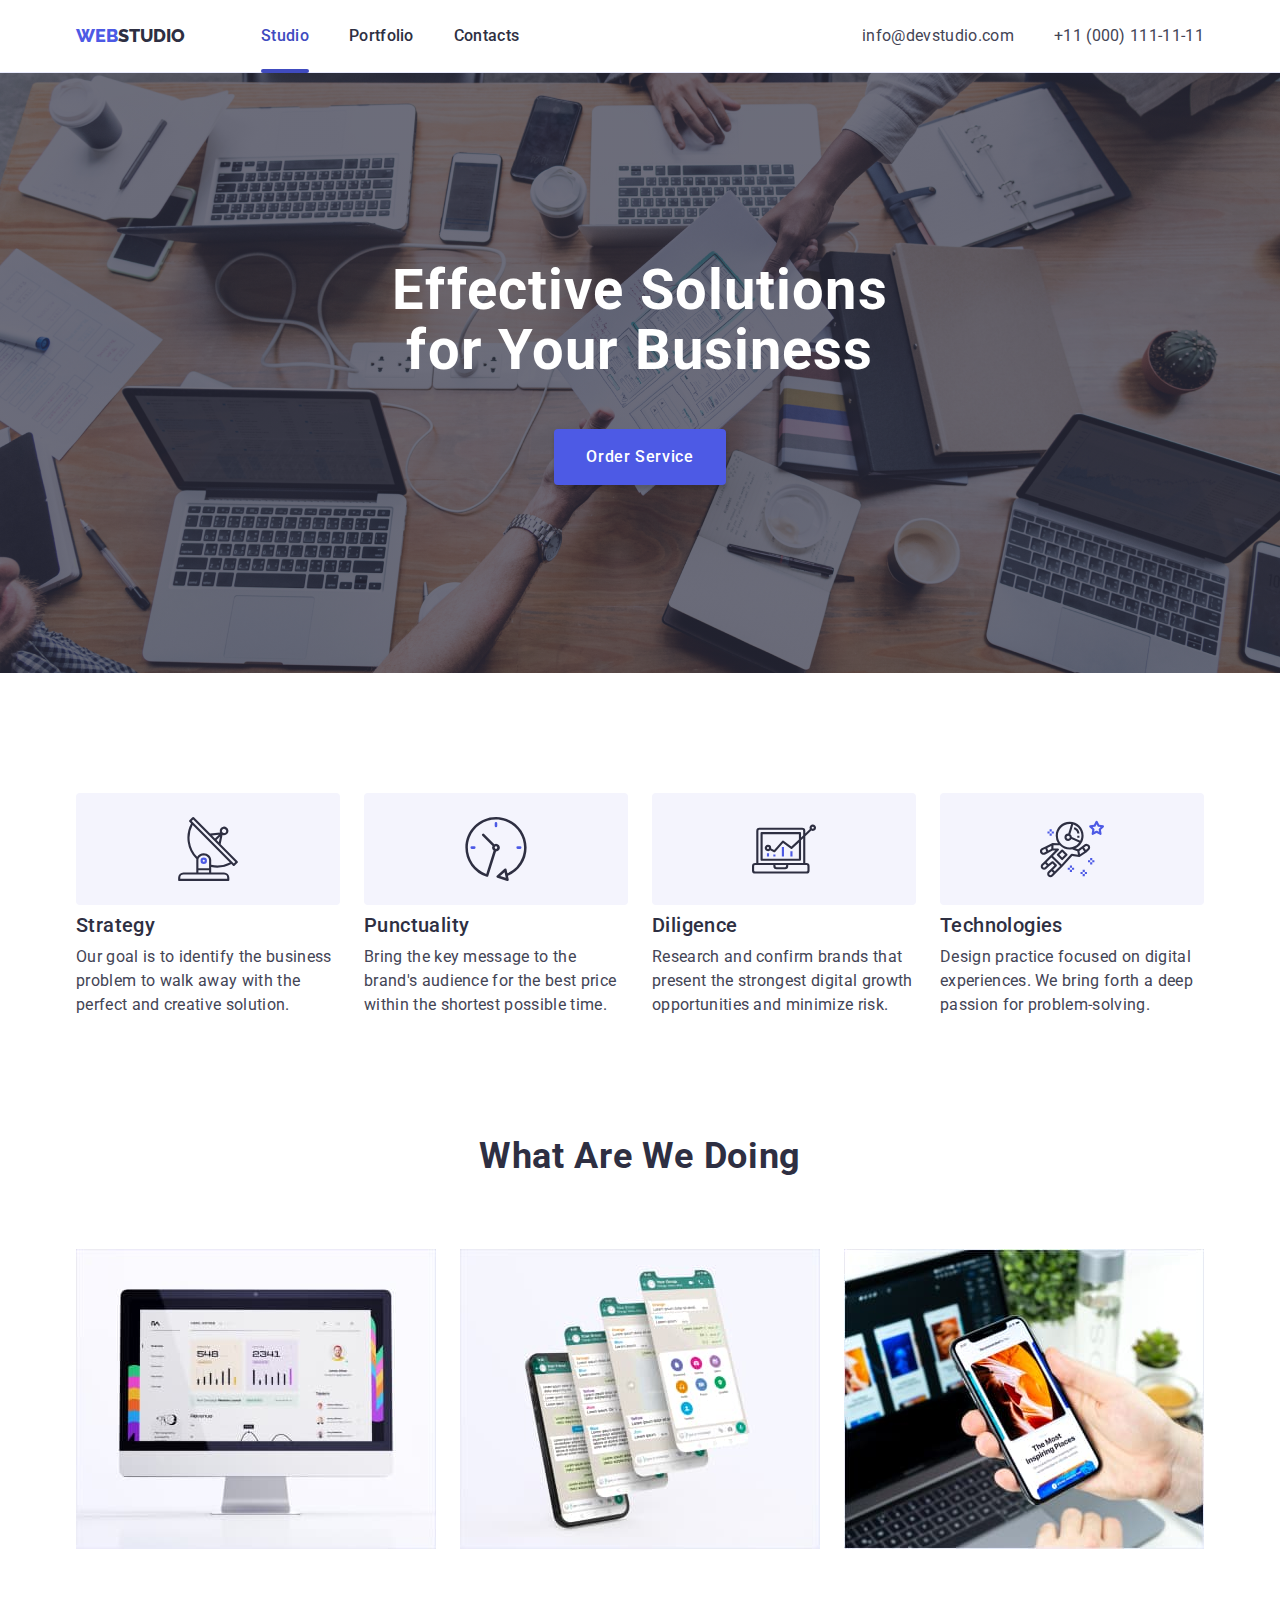
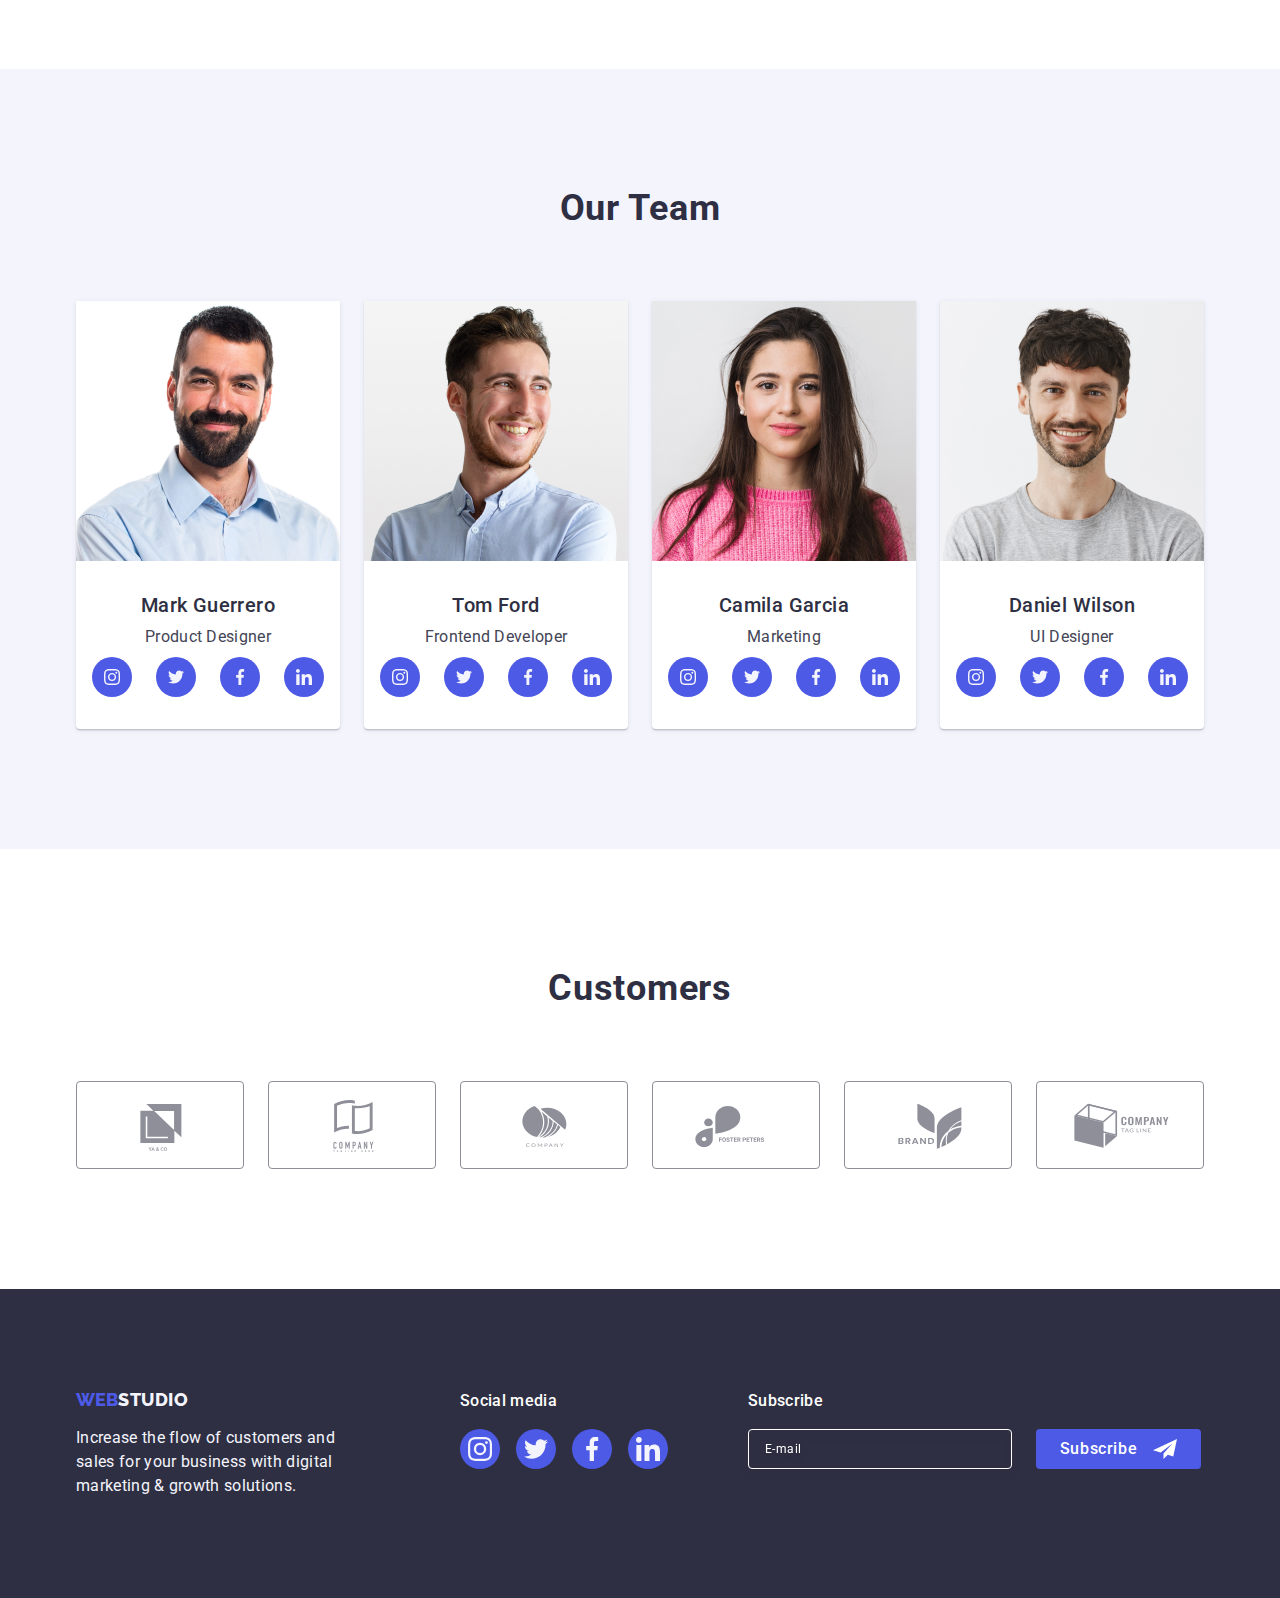
==== index.html @ 7acc1e60 "Initial commit" ====
<!DOCTYPE html>
<html lang="en">
  <head>
    <meta charset="UTF-8" />
    <meta http-equiv="X-UA-Compatible" content="IE=edge" />
    <meta name="viewport" content="width=device-width, initial-scale=1.0" />
    <title>WebStudio</title>
    <link rel="preconnect" href="https://fonts.googleapis.com" />
    <link rel="preconnect" href="https://fonts.gstatic.com" crossorigin />
    <link
      href="https://fonts.googleapis.com/css2?family=Raleway:wght@800&family=Roboto:wght@400;500;700&display=swap"
      rel="stylesheet"
    />
    <link
      rel="stylesheet"
      href="https://cdnjs.cloudflare.com/ajax/libs/modern-normalize/1.1.0/modern-normalize.min.css"
    />
    <link rel="stylesheet" href="./css/styles.css" />
  </head>

  <body>
    <header class="page-header">
      <div class="container page-header-container">
        <nav class="page-navigation">
          <a href="./index.html" class="logo link"
            >Web<span class="dark-logo">Studio</span></a
          >
          <ul class="menu list">
            <li class="menu-item">
              <a href="./index.html" class="menu-link link current">Studio</a>
            </li>
            <li class="menu-item">
              <a href="./portfolio.html" class="menu-link link">Portfolio</a>
            </li>
            <li class="menu-item">
              <a href="" class="menu-link link">Contacts</a>
            </li>
          </ul>
        </nav>
        <address class="contacts">
          <ul class="contact list">
            <li class="contact-item">
              <a href="mailto:info@devstudio.com" class="contact-link link"
                >info@devstudio.com</a
              >
            </li>
            <li class="contact-item">
              <a href="tel:+110001111111" class="contact-link link"
                >+11 (000) 111-11-11</a
              >
            </li>
          </ul>
        </address>
      </div>
    </header>

    <main>
      <!-- Hero-->

      <section class="hero">
        <div class="container">
          <h1 class="main-title">Effective Solutions for Your Business</h1>
          <button type="button" class="main-button" data-modal-open>
            Order Service
          </button>
        </div>
      </section>

      <!--Plyusi Kompanii-->
      <section class="plyusi-companii section">
        <div class="container">
          <h2 hidden class="companii">Plyusi Kompanii</h2>
          <ul class="list companii-list">
            <li class="companii-item">
              <div class="companii-icon">
                <svg
                  class="companii-img-icon"
                  width="64"
                  height="64"
                  aria-label="icon antenna"
                >
                  <use href="./images/icons.svg#icon-antenna"></use>
                </svg>
              </div>
              <h3 class="companii-title">Strategy</h3>
              <p class="companii-description">
                Our goal is to identify the business problem to walk away with
                the perfect and creative solution.
              </p>
            </li>
            <li class="companii-item">
              <div class="companii-icon">
                <svg
                  class="companii-img-icon"
                  width="64"
                  height="64"
                  aria-label="icon clock"
                >
                  <use href="./images/icons.svg#icon-clock"></use>
                </svg>
              </div>
              <h3 class="companii-title">Punctuality</h3>
              <p class="companii-description">
                Bring the key message to the brand's audience for the best price
                within the shortest possible time.
              </p>
            </li>
            <li class="companii-item">
              <div class="companii-icon">
                <svg
                  class="companii-img-icon"
                  width="64"
                  height="64"
                  aria-label="icon diagram"
                >
                  <use href="./images/icons.svg#icon-diagram"></use>
                </svg>
              </div>
              <h3 class="companii-title">Diligence</h3>
              <p class="companii-description">
                Research and confirm brands that present the strongest digital
                growth opportunities and minimize risk.
              </p>
            </li>
            <li class="companii-item">
              <div class="companii-icon">
                <svg
                  class="companii-img-icon"
                  width="64"
                  height="64"
                  aria-label="icon astronaut"
                >
                  <use href="./images/icons.svg#icon-astronaut"></use>
                </svg>
              </div>
              <h3 class="companii-title">Technologies</h3>
              <p class="companii-description">
                Design practice focused on digital experiences. We bring forth a
                deep passion for problem-solving.
              </p>
            </li>
          </ul>
        </div>
      </section>
      <!--What are we doing-->
      <section class="servises section">
        <div class="container">
          <h2 class="servise-title">What are we doing</h2>
          <ul class="list servise-list">
            <li class="servise-item">
              <img
                class="servise-img"
                src="./images/img1.jpg"
                alt="PC version"
                width="360"
              />
            </li>
            <li class="servise-item">
              <img
                class="servise-img"
                src="./images/img3.jpg"
                alt="Mobile version"
                width="360"
              />
            </li>
            <li class="servise-item">
              <img
                class="servise-img"
                src="./images/img2.jpg"
                alt="Both version"
                width="360"
              />
            </li>
          </ul>
        </div>
      </section>
      <!--Our team-->
      <section class="our-team section">
        <div class="container">
          <h2 class="our-team-title">Our Team</h2>
          <ul class="list our-team-list">
            <li class="our-team-item">
              <img
                class="our-team-img"
                src="./images/photo.jpg"
                alt="photo"
                width="264"
              />
              <div class="our-team-list-text-content">
                <h3 class="our-team-name">Mark Guerrero</h3>
                <p class="our-team-position">Product Designer</p>
                <ul class="social-list">
                  <li class="social-list-item list">
                    <a href="" class="social-list-link link">
                      <svg
                        class="social-list-icon"
                        aria-label="icon instagram"
                        width="16"
                        height="16"
                      >
                        <use href="./images/icons.svg#icon-instagram"></use>
                      </svg>
                    </a>
                  </li>
                  <li class="social-list-item list">
                    <a href="" class="social-list-link link">
                      <svg
                        class="social-list-icon"
                        aria-label="icon twitter"
                        width="16"
                        height="16"
                      >
                        <use href="./images/icons.svg#icon-twitter"></use>
                      </svg>
                    </a>
                  </li>
                  <li class="social-list-item list">
                    <a href="" class="social-list-link link">
                      <svg
                        class="social-list-icon"
                        aria-label="icon facebook"
                        width="16"
                        height="16"
                      >
                        <use href="./images/icons.svg#icon-facebook"></use>
                      </svg>
                    </a>
                  </li>
                  <li class="social-list-item list">
                    <a href="" class="social-list-link link">
                      <svg
                        class="social-list-icon"
                        aria-label="icon linkedin"
                        width="16"
                        height="16"
                      >
                        <use href="./images/icons.svg#icon-linkedin"></use>
                      </svg>
                    </a>
                  </li>
                </ul>
              </div>
            </li>
            <li class="our-team-item">
              <img
                class="our-team-img"
                src="./images/photo1.jpg"
                alt="photo"
                width="264"
              />
              <div class="our-team-list-text-content">
                <h3 class="our-team-name">Tom Ford</h3>
                <p class="our-team-position">Frontend Developer</p>
                <ul class="social-list">
                  <li class="social-list-item list">
                    <a href="" class="social-list-link link">
                      <svg
                        class="social-list-icon"
                        aria-label="icon instagram"
                        width="16"
                        height="16"
                      >
                        <use href="./images/icons.svg#icon-instagram"></use>
                      </svg>
                    </a>
                  </li>
                  <li class="social-list-item list">
                    <a href="" class="social-list-link link">
                      <svg
                        class="social-list-icon"
                        aria-label="icon twitter"
                        width="16"
                        height="16"
                      >
                        <use href="./images/icons.svg#icon-twitter"></use>
                      </svg>
                    </a>
                  </li>
                  <li class="social-list-item list">
                    <a href="" class="social-list-link link">
                      <svg
                        class="social-list-icon"
                        aria-label="icon facebook"
                        width="16"
                        height="16"
                      >
                        <use href="./images/icons.svg#icon-facebook"></use>
                      </svg>
                    </a>
                  </li>
                  <li class="social-list-item list">
                    <a href="" class="social-list-link link">
                      <svg
                        class="social-list-icon"
                        aria-label="icon linkedin"
                        width="16"
                        height="16"
                      >
                        <use href="./images/icons.svg#icon-linkedin"></use>
                      </svg>
                    </a>
                  </li>
                </ul>
              </div>
            </li>
            <li class="our-team-item">
              <img
                class="our-team-img"
                src="./images/photo3.jpg"
                alt="photo"
                width="264"
              />
              <div class="our-team-list-text-content">
                <h3 class="our-team-name">Camila Garcia</h3>
                <p class="our-team-position">Marketing</p>
                <ul class="social-list">
                  <li class="social-list-item list">
                    <a href="" class="social-list-link link">
                      <svg
                        class="social-list-icon"
                        aria-label="icon instagram"
                        width="16"
                        height="16"
                      >
                        <use href="./images/icons.svg#icon-instagram"></use>
                      </svg>
                    </a>
                  </li>
                  <li class="social-list-item list">
                    <a href="" class="social-list-link link">
                      <svg
                        class="social-list-icon"
                        aria-label="icon twitter"
                        width="16"
                        height="16"
                      >
                        <use href="./images/icons.svg#icon-twitter"></use>
                      </svg>
                    </a>
                  </li>
                  <li class="social-list-item list">
                    <a href="" class="social-list-link link">
                      <svg
                        class="social-list-icon"
                        aria-label="icon facebook"
                        width="16"
                        height="16"
                      >
                        <use href="./images/icons.svg#icon-facebook"></use>
                      </svg>
                    </a>
                  </li>
                  <li class="social-list-item list">
                    <a href="" class="social-list-link link">
                      <svg
                        class="social-list-icon"
                        aria-label="icon linkedin"
                        width="16"
                        height="16"
                      >
                        <use href="./images/icons.svg#icon-linkedin"></use>
                      </svg>
                    </a>
                  </li>
                </ul>
              </div>
            </li>
            <li class="our-team-item">
              <img
                class="our-team-img"
                src="./images/photo2.jpg"
                alt="photo"
                width="264"
              />
              <div class="our-team-list-text-content">
                <h3 class="our-team-name">Daniel Wilson</h3>
                <p class="our-team-position">UI Designer</p>
                <ul class="social-list">
                  <li class="social-list-item list">
                    <a href="" class="social-list-link link">
                      <svg
                        class="social-list-icon"
                        aria-label="icon instagram"
                        width="16"
                        height="16"
                      >
                        <use href="./images/icons.svg#icon-instagram"></use>
                      </svg>
                    </a>
                  </li>
                  <li class="social-list-item list">
                    <a href="" class="social-list-link link">
                      <svg
                        class="social-list-icon"
                        aria-label="icon twitter"
                        width="16"
                        height="16"
                      >
                        <use href="./images/icons.svg#icon-twitter"></use>
                      </svg>
                    </a>
                  </li>
                  <li class="social-list-item list">
                    <a href="" class="social-list-link link">
                      <svg
                        class="social-list-icon"
                        aria-label="icon facebook"
                        width="16"
                        height="16"
                      >
                        <use href="./images/icons.svg#icon-facebook"></use>
                      </svg>
                    </a>
                  </li>
                  <li class="social-list-item list">
                    <a href="" class="social-list-link link">
                      <svg
                        class="social-list-icon"
                        aria-label="icon linkedin"
                        width="16"
                        height="16"
                      >
                        <use href="./images/icons.svg#icon-linkedin"></use>
                      </svg>
                    </a>
                  </li>
                </ul>
              </div>
            </li>
          </ul>
        </div>
      </section>
      <!-- Customers -->
      <section class="customers section">
        <div class="customers-container container">
          <h2 class="customers-title">Customers</h2>
          <ul class="customers-list list">
            <li class="customer-list-item">
              <a class="customers-link link" href="">
                <svg
                  class="customers-icon"
                  width="104"
                  height="56"
                  aria-label="logo company"
                >
                  <use href="./images/icons.svg#icon-logo_ya"></use>
                </svg>
              </a>
            </li>
            <li class="customer-list-item">
              <a class="customers-link link" href="">
                <svg
                  class="customers-icon"
                  width="104"
                  height="56"
                  aria-label="logo company"
                >
                  <use href="./images/icons.svg#icon-logo_taclinc"></use>
                </svg>
              </a>
            </li>
            <li class="customer-list-item">
              <a class="customers-link link" href="">
                <svg
                  class="customers-icon"
                  width="104"
                  height="56"
                  aria-label="logo company"
                >
                  <use href="./images/icons.svg#icon-logo_company"></use>
                </svg>
              </a>
            </li>
            <li class="customer-list-item">
              <a class="customers-link link" href="">
                <svg
                  class="customers-icon"
                  width="104"
                  height="56"
                  aria-label="logo company"
                >
                  <use href="./images/icons.svg#icon-logo_fooster"></use>
                </svg>
              </a>
            </li>
            <li class="customer-list-item">
              <a class="customers-link link" href="">
                <svg
                  class="customers-icon"
                  width="104"
                  height="56"
                  aria-label="logo company"
                >
                  <use href="./images/icons.svg#icon-logo_brand"></use>
                </svg>
              </a>
            </li>
            <li class="customer-list-item">
              <a class="customers-link link" href="">
                <svg
                  class="customers-icon"
                  width="104"
                  height="56"
                  aria-label="logo company"
                >
                  <use href="./images/icons.svg#icon-logo_tag"></use>
                </svg>
              </a>
            </li>
          </ul>
        </div>
      </section>
    </main>
    <footer class="footer">
      <div class="footer-container container">
        <div class="footer-info">
          <a href="./index.html" class="logo-footer link"
            >Web<span class="white-logo">Studio</span></a
          >
          <p class="footer-description">
            Increase the flow of customers and sales for your business with
            digital marketing & growth solutions.
          </p>
        </div>
        <div class="footer-link">
          <p class="social-media-title">Social media</p>
          <ul class="social-media-list list">
            <li class="social-media-item">
              <a class="social-media-link link" href="">
                <svg class="social-media-icon" width="24" height="24">
                  <use href="./images/icons.svg#icon-instagram"></use>
                </svg>
              </a>
            </li>
            <li class="social-media-item">
              <a class="social-media-link link" href="">
                <svg class="social-media-icon" width="24" height="24">
                  <use href="./images/icons.svg#icon-twitter"></use>
                </svg>
              </a>
            </li>
            <li class="social-media-item">
              <a class="social-media-link link" href="">
                <svg class="social-media-icon" width="24" height="24">
                  <use href="./images/icons.svg#icon-facebook"></use>
                </svg>
              </a>
            </li>
            <li class="social-media-item">
              <a class="social-media-link link" href="">
                <svg class="social-media-icon" width="24" height="24">
                  <use href="./images/icons.svg#icon-linkedin"></use>
                </svg>
              </a>
            </li>
          </ul>
        </div>
        <div class="footer-form-container">
          <p class="text-footer-form">Subscribe</p>
          <form class="form-footer">
            <label class="footer-label">
              <input
                class="footer-input"
                type="email"
                name="email-for-subscribe"
                placeholder="E-mail"
                required
              />
            </label>
            <button class="footer-button" type="submit">
              Subscribe
              <svg class="subscribe-icon" width="24" height="24">
                <use href="./images/icons.svg#icon-telegram"></use>
              </svg>
            </button>
          </form>
        </div>
      </div>
    </footer>
    <!-- backdrop -->
    <div class="backdrop is-hidden" data-modal>
      <div class="modal">
        <button type="button" class="modal-close-btn" data-modal-close>
          <svg class="modal-close-icon" width="8" height="8">
            <use href="./images/icons.svg#icon-close-black"></use>
          </svg>
        </button>
        <p class="modal-title">Leave your contacts and we will call you back</p>
        <form class="contact-form-wrapper">
          <div class="form-wrapper">
            <label class="contact-form-field-wrapper" for="user-name"
              >Name</label
            >
            <div class="contact-form-item">
              <input
                class="contact-form-field"
                type="text"
                id="user-name"
                name="user-name"
                required
                pattern="[a-zA-Zа-яА-ЯіІїЇєЄ'ґҐ]+"
              />
              <svg
                class="form-field-icon"
                width="18"
                height="24"
                aria-label="icon-of-person"
              >
                <use href="./images/icons.svg#icon-people"></use>
              </svg>
            </div>
          </div>
          <div class="form-wrapper">
            <label class="contact-form-field-wrapper" for="user-tel"
              >Phone</label
            >
            <div class="contact-form-item">
              <input
                class="contact-form-field"
                type="tel"
                id="user-tel"
                name="user-tel"
                required
                pattern="[0-9]{3}-[0-9]{3}-[0-9]{2}-[0-9]{2}"
                title="xxx-xxx-xx-xx"
              />
              <svg
                class="form-field-icon"
                width="18"
                height="24"
                aria-label="icon-of-phone"
              >
                <use href="./images/icons.svg#icon-phone"></use>
              </svg>
            </div>
          </div>
          <div class="form-wrapper">
            <label class="contact-form-field-wrapper" for="user-email"
              >Email</label
            >
            <div class="contact-form-item">
              <input
                class="contact-form-field"
                type="email"
                id="user-email"
                name="user-email"
                required
              />
              <svg
                class="form-field-icon"
                width="18"
                height="24"
                aria-label="icon-of-email"
              >
                <use href="./images/icons.svg#icon-email"></use>
              </svg>
            </div>
          </div>
          <div class="comment-wrapper">
            <label class="contact-form-field-wrapper" for="user-comment"
              >Comment</label
            >
            <textarea
              class="contact-form-comment"
              name="user-comment"
              id="user-comment"
              placeholder="Text input"
            ></textarea>
          </div>
          <div class="policy-agreement-wrapper">
            <input
              class="agreement-checkbox visually-hidden"
              type="checkbox"
              id="user-privacy"
              name="user-privacy"
              required
              value="true"
            />
            <label class="agreement-label" for="user-privacy">
              <span class="agreement-checkbox-wrap">
                <svg
                  class="agreement-custom-checkbox"
                  width="10"
                  height="8"
                  aria-label="icon-of-click"
                >
                  <use
                    class="agreement-icon"
                    href="./images/icons.svg#icon-click"
                  ></use>
                </svg>
              </span>
              I accept the terms and conditions of the
              <a class="privacy-policy-link" href="#">Privacy Policy</a>
            </label>
          </div>
          <button class="form-submit-btn" type="submit">Send</button>
        </form>
      </div>
    </div>
    <script src="./js/modal.js"></script>
  </body>
</html>
---- css/styles.css ----
:root {
  --primary-font: "Roboto", sans-serif;
  --secondary-font: "Raleway", sans-serif;
  --primary-text-color: #2e2f42;
  --secondary-text-color: #434455;
  --text-color-hover: #4d5ae5;
  --accent-color: #404bbf;
  --backround-color: #ffffff;
  --background-btn-filtres: #f4f4fd;
  --background-border: #e7e9fc;
  --color-icon: #8e8f99;
  --transition-duration-and-func: 250ms cubic-bezier(0.4, 0, 0.2, 1);
}
.list {
  list-style: none;
}

.link {
  text-decoration: none;
}

button {
  cursor: pointer;
}

h1,
h2,
h3,
h4,
h5,
h6,
p {
  margin-top: 0;
  margin-bottom: 0;
}

ul,
ol {
  margin-top: 0;
  margin-bottom: 0;
  padding-left: 0;
}

img {
  display: block;
}

body {
  font-family: var(--primary-font);
  color: var(--secondary-text-color);
  background-color: var(--backround-color);
}

.container {
  width: 1158px;
  padding-left: 15px;
  padding-right: 15px;
  margin: 0 auto;
}
.section {
  padding-top: 120px;
  padding-bottom: 120px;
}

/* studio */

/* header */
.page-header-container {
  display: flex;
  align-items: center;
}
.page-header {
  display: flex;
  align-items: center;
  border-bottom: 1px solid #e7e9fc;
  box-shadow: 0px 2px 1px rgba(46, 47, 66, 0.08),
    0px 1px 1px rgba(46, 47, 66, 0.16), 0px 1px 6px rgba(46, 47, 66, 0.08);
}
.page-navigation {
  display: flex;
  align-items: center;
}
.menu {
  display: flex;
  align-items: center;
  gap: 40px;
}

/* logo */
.logo {
  margin-right: 76px;
  font-family: var(--secondary-font);
  font-weight: 800;
  font-size: 18px;
  line-height: 1.17;
  text-transform: uppercase;
  color: var(--text-color-hover);
}
.dark-logo {
  font-family: var(--secondary-font);
  font-weight: 800;
  font-size: 18px;
  line-height: 1.17;
  text-transform: uppercase;
  color: var(--primary-text-color);
}

/* navigation */
.menu-link {
  position: relative;
  padding: 24px 0;
  font-weight: 500;
  font-size: 16px;
  display: block;
  line-height: 1.5;
  letter-spacing: 0.02em;
  color: var(--primary-text-color);
  transition: color var(--transition-duration-and-func);
}

.menu-link:hover,
.menu-link:focus {
  color: var(--accent-color);
}
.current {
  color: #404bbf;
}
.current::after {
  content: "";
  position: absolute;
  bottom: -1px;
  right: 0;
  width: 100%;
  height: 4px;
  background-color: #404bbf;
  border-radius: 2px;
}
/* contact */
.contacts {
  margin-left: auto;
}
.contact {
  font-style: normal;
  display: flex;
  align-items: center;
  gap: 40px;
}
.contact-link {
  font-weight: 400;
  font-size: 16px;
  line-height: 1.5;
  letter-spacing: 0.02em;
  color: var(--secondary-text-color);
  transition: color var(--transition-duration-and-func);
}
.contact-link:hover,
.contact-link:focus {
  color: var(--accent-color);
}
/* hero */

.hero {
  max-width: 1440px;
  height: 600px;
  margin-left: auto;
  margin-right: auto;
  background-color: var(--primary-text-color);
  background-image: linear-gradient(
      rgba(46, 47, 66, 0.7),
      rgba(46, 47, 66, 0.7)
    ),
    url(../images/hero.jpg);
  background-repeat: no-repeat;
  background-position: center;
  background-size: cover;
  padding-top: 188px;
  padding-bottom: 188px;
}

.main-title {
  max-width: 496px;
  margin-left: auto;
  margin-right: auto;
  font-weight: 700;
  font-size: 56px;
  line-height: 1.07;
  text-align: center;
  letter-spacing: 0.02em;
  color: var(--backround-color);
}
.main-button {
  box-shadow: 0px 4px 4px rgba(0, 0, 0, 0.15);
  border: none;
  display: block;
  margin: 48px auto 0 auto;
  align-items: center;
  padding: 16px 32px;
  min-width: 169px;
  border-radius: 4px;
  font-family: var(--primary-font);
  font-weight: 500;
  font-size: 16px;
  line-height: 1.5;
  letter-spacing: 0.04em;
  color: var(--backround-color);
  background-color: var(--text-color-hover);
  border-color: var(--text-color-hover);
  transition: background-color var(--transition-duration-and-func);
}

.main-button:hover,
.main-button:focus {
  background-color: var(--accent-color);
}

/* plyusi companii */
.companii-list {
  display: flex;
  gap: 24px;
}
.companii-item {
  flex-basis: calc((100%-72px) / 4);
}

.companii-title {
  margin-bottom: 8px;
  font-weight: 500;
  font-size: 20px;
  line-height: 1.2;
  letter-spacing: 0.02em;
  color: var(--primary-text-color);
}
.companii-description {
  font-weight: 400;
  font-size: 16px;
  line-height: 1.5;
  letter-spacing: 0.02em;
  color: var(--secondary-text-color);
}
/* Companii icon */
.companii-icon {
  display: flex;
  align-items: center;
  justify-content: center;
  border-radius: 4px;
  background-color: var(--background-btn-filtres);
  width: 264px;
  height: 112px;
  margin-bottom: 8px;
}

/* what are we doing */
.servises {
  padding-top: 0;
}
.servise-list {
  display: flex;
  gap: 24px;
}
.servise-item {
  flex-basis: calc((100%-48px) / 3);
}
.servise-title {
  max-width: 350px;
  margin-left: auto;
  margin-right: auto;
  margin-bottom: 72px;
  font-weight: 700;
  font-size: 36px;
  line-height: 1.11;
  text-align: center;
  letter-spacing: 0.02em;
  text-transform: capitalize;
  color: var(--primary-text-color);
}
/* our-team */
.our-team {
  background-color: var(--background-btn-filtres);
}
.our-team-list {
  display: flex;
  gap: 24px;
}
.our-team-item {
  background-color: var(--backround-color);
  flex-basis: calc((100%-72px) / 4);
  border-radius: 0px 0px 4px 4px;
  box-shadow: 0px 1px 6px rgba(46, 47, 66, 0.08),
    0px 1px 1px rgba(46, 47, 66, 0.16), 0px 2px 1px rgba(46, 47, 66, 0.08);
}

.our-team-list-text-content {
  padding: 32px 0;
}
.our-team-title {
  width: 180px;
  margin-left: auto;
  margin-right: auto;
  margin-bottom: 72px;
  font-weight: 700;
  font-size: 36px;
  line-height: 1.11;
  text-align: center;
  letter-spacing: 0.02em;
  text-transform: capitalize;
  color: var(--primary-text-color);
}
.our-team-name {
  margin-bottom: 8px;
  text-align: center;
  font-weight: 500;
  font-size: 20px;
  line-height: 1.2;
  letter-spacing: 0.02em;
  color: var(--primary-text-color);
}
.our-team-position {
  text-align: center;
  font-weight: 400;
  font-size: 16px;
  line-height: 1.5;
  letter-spacing: 0.02em;
  color: var(--secondary-text-color);
  margin-bottom: 8px;
}
.social-list {
  display: flex;
  justify-content: center;
  gap: 24px;
}
.social-list-link {
  display: flex;
  justify-content: center;
  align-items: center;
  width: 40px;
  height: 40px;
  background-color: #4d5ae5;
  border-radius: 50%;
  transition: background-color var(--transition-duration-and-func);
}
.social-list-icon {
  fill: #f4f4fd;
}
.social-list-link:hover,
.social-list-link:focus {
  background-color: #404bbf;
}
/* Customers */
.customers-title {
  font-weight: 700;
  font-size: 36px;
  line-height: 1.1;
  text-align: center;
  letter-spacing: 0.02em;
  text-transform: capitalize;
  color: var(--primary-text-color);
  margin-bottom: 72px;
}
.customers-list {
  display: flex;
  justify-content: center;
  gap: 24px;
}
.customer-list-item {
  width: calc((100% - 120px) / 6);
  height: 88px;
}
.customers-link {
  display: flex;
  justify-content: center;
  width: 100%;
  height: 100%;
  color: var(--color-icon);
  border-radius: 4px;
  align-items: center;
  border: 1px solid #8e8f99;
  border-radius: 4px;
  transition: border-color 250ms cubic-bezier(0.4, 0, 0.2, 1),
    color 250ms cubic-bezier(0.4, 0, 0.2, 1);
}
.customers-icon {
  fill: currentColor;
}
.customers-link:focus,
.customers-link:hover {
  border: 1px solid #404bbf;
  color: #404bbf;
}
/* footer */

.footer {
  background-color: var(--primary-text-color);
  padding: 100px 0;
}
.logo-footer {
  display: inline-block;
  margin-bottom: 16px;
  font-family: var(--secondary-font);
  font-weight: 800;
  font-size: 18px;
  line-height: 1.17;
  text-transform: uppercase;
  color: var(--text-color-hover);
}
.white-logo {
  font-family: var(--secondary-font);
  font-weight: 800;
  font-size: 18px;
  line-height: 1.17;
  letter-spacing: 0.03em;
  text-transform: uppercase;
  color: var(--background-btn-filtres);
}
.footer-description {
  max-width: 264px;
  font-weight: 400;
  font-size: 16px;
  line-height: 1.5;
  letter-spacing: 0.02em;
  color: var(--background-btn-filtres);
}
.footer-container {
  display: flex;
  align-items: baseline;
}
.footer-info {
  margin-right: 120px;
}

.footer-form-container {
  margin-left: 80px;
}
.text-footer-form {
  margin-bottom: 16px;
  font-weight: 500;
  font-size: 16px;
  line-height: 1.5;
  letter-spacing: 0.02em;
  color: var(--backround-color);
}

.form-footer {
  display: flex;
}
.footer-label {
  margin-right: 24px;
}
.footer-input {
  background-color: transparent;
  border: 1px solid #ffffff;
  border-radius: 4px;
  filter: drop-shadow(0px 4px 4px rgba(0, 0, 0, 0.15));
  width: 264px;
  height: 40px;
  outline: none;
  font-weight: 400;
  font-size: 12px;
  line-height: 1.5;
  letter-spacing: 0.04em;
  padding-left: 16px;
  color: #ffffff;
}
.footer-input::placeholder {
  color: #ffffff;
}
.footer-button {
  display: flex;
  min-width: 165px;
  height: 40px;
  justify-content: center;
  align-items: center;
  font-size: 16px;
  font-weight: 500;
  line-height: 1.5;
  letter-spacing: 0.04em;
  color: var(--backround-color);
  border: none;
  background-color: var(--text-color-hover);
  border-radius: 4px;
  transition: background-color 250ms cubic-bezier(0.4, 0, 0.2, 1);
}
.subscribe-icon {
  margin-left: 16px;
  fill: #ffffff;
}
.footer-button:hover,
.footer-button:focus {
  background-color: var(--accent-color);
}
/* Social media */
.social-media-title {
  margin-bottom: 16px;
  font-weight: 500;
  font-size: 16px;
  line-height: 1.5;
  letter-spacing: 0.02em;
  color: var(--backround-color);
}
.social-media-list {
  display: flex;
  justify-content: center;
  gap: 16px;
}
.social-media-link {
  width: 40px;
  height: 40px;
  display: flex;
  justify-content: center;
  align-items: center;
  background-color: #4d5ae5;
  border-radius: 50%;
  transition: background-color var(--transition-duration-and-func);
}
.social-media-icon {
  fill: #f4f4fd;
}
.social-media-link:hover,
.social-media-link:focus {
  background-color: #31d0aa;
}

/* portfolio */

/* main */
.filters {
  padding: 96px 0 120px;
}
.filtres-button-list {
  display: flex;
  margin-bottom: 72px;
  margin-left: auto;
  margin-right: auto;
  justify-content: center;
  gap: 24px;
}
.modal-open-button {
  border: 1px solid var(--background-border);
  padding: 12px 24px;
  border-radius: 4px;
  font-family: "Roboto", sans-serif;
  font-style: normal;
  font-weight: 500;
  font-size: 16px;
  line-height: 1.5;
  letter-spacing: 0.04em;
  color: var(--text-color-hover);
  background-color: var(--background-btn-filtres);
  transition: color 250ms cubic-bezier(0.4, 0, 0.2, 1),
    background-color 250ms cubic-bezier(0.4, 0, 0.2, 1),
    border-color 250ms cubic-bezier(0.4, 0, 0.2, 1),
    box-shadow 250ms cubic-bezier(0.4, 0, 0.2, 1);
}
.modal-open-button:focus,
.modal-open-button:hover {
  box-shadow: 0px 3px 1px rgba(0, 0, 0, 0.1), 0px 2px 1px rgba(0, 0, 0, 0.08),
    0px 2px 2px rgba(0, 0, 0, 0.12);
  border: 1px solid transparent;
  color: var(--backround-color);
  background-color: var(--accent-color);
}
/* project card */
.card-link {
  display: block;
  transition: box-shadow var(--transition-duration-and-func);
}
.card-link:focus,
.card-link:hover {
  box-shadow: 0px 1px 6px rgba(46, 47, 66, 0.08),
    0px 1px 1px rgba(46, 47, 66, 0.16), 0px 2px 1px rgba(46, 47, 66, 0.08);
}
.card-list {
  display: flex;
  flex-wrap: wrap;
  gap: 48px 24px;
}
.card--list-text-content {
  border: 1px solid #e7e9fc;
  border-top: none;
  padding: 32px 16px;
}
.card-item {
  width: 360px;
  transition: box-shadow var(--transition-duration-and-func);
}
.card-item:nth-child(3n) {
  margin-right: 0;
}
.card-item:nth-last-child(-n + 3) {
  margin-bottom: 0;
}
.card-title {
  margin-bottom: 8px;
  font-weight: 500;
  font-size: 20px;
  line-height: 1.2;
  letter-spacing: 0.02em;
  color: var(--primary-text-color);
}
.card-description {
  font-weight: 400;
  font-size: 16px;
  line-height: 1.5;
  letter-spacing: 0.02em;
  color: var(--secondary-text-color);
}
.card-item:hover,
.card-item:focus {
  box-shadow: 0px 1px 6px rgba(46, 47, 66, 0.08),
    0px 1px 1px rgba(46, 47, 66, 0.16), 0px 2px 1px rgba(46, 47, 66, 0.08);
}

.card-item-wrapper {
  position: relative;
  overflow: hidden;
}

.overlay {
  position: absolute;
  top: 0;
  left: 0;
  font-family: "Roboto";
  font-weight: 400;
  font-size: 16px;
  line-height: 1.5;
  letter-spacing: 0.02em;
  width: 100%;
  height: 100%;
  padding: 40px 32px;
  background-color: #4d5ae5;
  color: #f4f4fd;
  overflow: auto;
  transform: translateY(100%);
  transition: transform var(--transition-duration-and-func);
}
.card-link:hover .overlay,
.card-link:focus .overlay {
  transform: translateY(0%);
}

/* backdrop */
.backdrop {
  position: fixed;
  top: 0;
  left: 0;
  height: 100%;
  width: 100%;
  background-color: rgba(46, 47, 66, 0.4);
  transition: opacity 250ms cubic-bezier(0.4, 0, 0.2, 1),
    visibility 250ms cubic-bezier(0.4, 0, 0.2, 1);
}
.modal {
  position: absolute;
  top: 50%;
  left: 50%;
  transform: translate(-50%, -50%);
  width: 408px;
  min-height: 576px;
  background-color: #fcfcfc;
  box-shadow: 0px 1px 1px rgba(0, 0, 0, 0.14), 0px 1px 3px rgba(0, 0, 0, 0.12),
    0px 2px 1px rgba(0, 0, 0, 0.2);
  border-radius: 4px;
  transition: transform 250ms cubic-bezier(0.4, 0, 0.2, 1);
  padding-left: 24px;
  padding-right: 24px;
  padding-bottom: 24px;
  padding-top: 72px;
}

.modal-close-btn {
  position: absolute;
  top: 24px;
  right: 24px;
  display: flex;
  align-items: center;
  justify-content: center;
  width: 24px;
  height: 24px;
  padding: 0;
  background-color: #e7e9fc;
  border: 1px solid rgba(0, 0, 0, 0.1);
  border-radius: 50%;
  transition: background-color 250ms cubic-bezier(0.4, 0, 0.2, 1),
    border 250ms cubic-bezier(0.4, 0, 0.2, 1);
}
.modal-close-btn:hover,
.modal-close-btn:focus {
  background-color: #404bbf;
  fill: #ffffff;
  border: none;
}

.is-hidden {
  opacity: 0;
  visibility: hidden;
  pointer-events: none;
}
.modal-close-icon {
  transition: fill 250ms cubic-bezier(0.4, 0, 0.2, 1);
}

.modal-title {
  display: block;
  color: var(--primary-text-color);
  font-weight: 500;
  font-size: 16px;
  line-height: 1.5;
  text-align: center;
  letter-spacing: 0.02em;
  width: 100%;
  margin-bottom: 16px;
}
.form-wrapper {
  position: relative;
  margin-bottom: 8px;
}

.contact-form-field-wrapper {
  display: block;
  font-weight: 400;
  font-size: 12px;
  line-height: 1.17;
  letter-spacing: 0.04em;
  color: var(--color-icon);
  margin-bottom: 4px;
}

.contact-form-item {
  display: block;
  position: relative;
}
.contact-form-field {
  display: block;
  width: 100%;
  height: 40px;
  border: 1px solid rgba(46, 47, 66, 0.4);
  border-radius: 4px;
  background-color: transparent;
  outline: transparent;
  padding-left: 38px;
  transition: border-color 250ms cubic-bezier(0.4, 0, 0.2, 1);
}

.form-field-icon {
  position: absolute;
  left: 16px;
  top: 50%;
  transform: translateY(-50%);
  fill: var(--primary-text-color);
  padding-top: 3px;
  padding-bottom: 3px;
  transition: fill 250ms cubic-bezier(0.4, 0, 0.2, 1);
}
.contact-form-field:hover,
.contact-form-field:focus {
  border-color: var(--text-color-hover);
  outline: none;
}

.contact-form-field:hover + .form-field-icon,
.contact-form-field:focus + .form-field-icon {
  fill: #4d5ae5;
}
.comment-wrapper {
  margin-bottom: 16px;
}
.contact-form-field-wrapper {
  display: block;
  font-weight: 400;
  font-size: 12px;
  line-height: 1.17;
  letter-spacing: 0.04em;
  color: var(--color-icon);
  margin-bottom: 4px;
}

.contact-form-comment {
  width: 100%;
  height: 120px;
  font-weight: 400;
  font-size: 12px;
  line-height: 1.17;
  letter-spacing: 0.04em;
  color: rgba(46, 47, 66, 0.4);
  border: 1px solid rgba(46, 47, 66, 0.2);
  border-radius: 4px;
  margin-bottom: 8px;
  resize: none;
  display: block;
  padding: 8px 16px;
  outline: transparent;
  background-color: transparent;
  transition: border-color 250ms cubic-bezier(0.4, 0, 0.2, 1);
}
.contact-form-comment:hover,
.contact-form-comment:focus {
  outline: none;
  border-color: var(--text-color-hover);
}
.policy-agreement-wrapper {
  margin-bottom: 24px;
}
.visually-hidden {
  position: absolute;
  width: 1px;
  height: 1px;
  margin: -1px;
  border: 0;
  padding: 0;
  white-space: nowrap;
  clip-path: inset(100%);
  clip: rect(0 0 0 0);
  overflow: hidden;
}
.agreement-checkbox {
  opacity: 0;
  position: absolute;
}
.agreement-label {
  /* display: flex; */
  align-items: center;
  font-weight: 400;
  font-size: 12px;
  line-height: 1.17;
  letter-spacing: 0.04em;
  color: var(--color-icon);
}
.agreement-checkbox-wrap {
  align-items: center;
  justify-content: center;
  fill: transparent;
  display: inline-flex;
  width: 16px;
  height: 16px;
  border: 1px solid rgba(46, 47, 66, 0.4);
  border-radius: 2px;
  margin-right: 8px;
}
.agreement-checkbox:checked + .agreement-label > .agreement-checkbox-wrap {
  background-color: var(--accent-color);
  border: none;
  fill: var(--backround-color);
  border-color: var(--accent-color);
}
.agreement-custom-checkbox {
  cursor: pointer;
}
.privacy-policy-link {
  margin-left: 3px;
  color: var(--text-color-hover);
}
.form-submit-btn {
  display: block;
  margin-left: auto;
  margin-right: auto;
  min-width: 169px;
  height: 56px;
  font-weight: 500;
  font-size: 16px;
  line-height: 1.5;
  letter-spacing: 0.04em;
  padding: 16px 32px;
  background-color: var(--text-color-hover);
  box-shadow: 0px 4px 4px rgba(0, 0, 0, 0.15);
  border-radius: 4px;
  outline: none;
  border: none;
  color: var(--backround-color);
  cursor: pointer;
  transition: background-color 250ms cubic-bezier(0.4, 0, 0.2, 1);
}

.form-submit-btn:hover,
.form-submit-btn:focus {
  background-color: var(--accent-color);
}
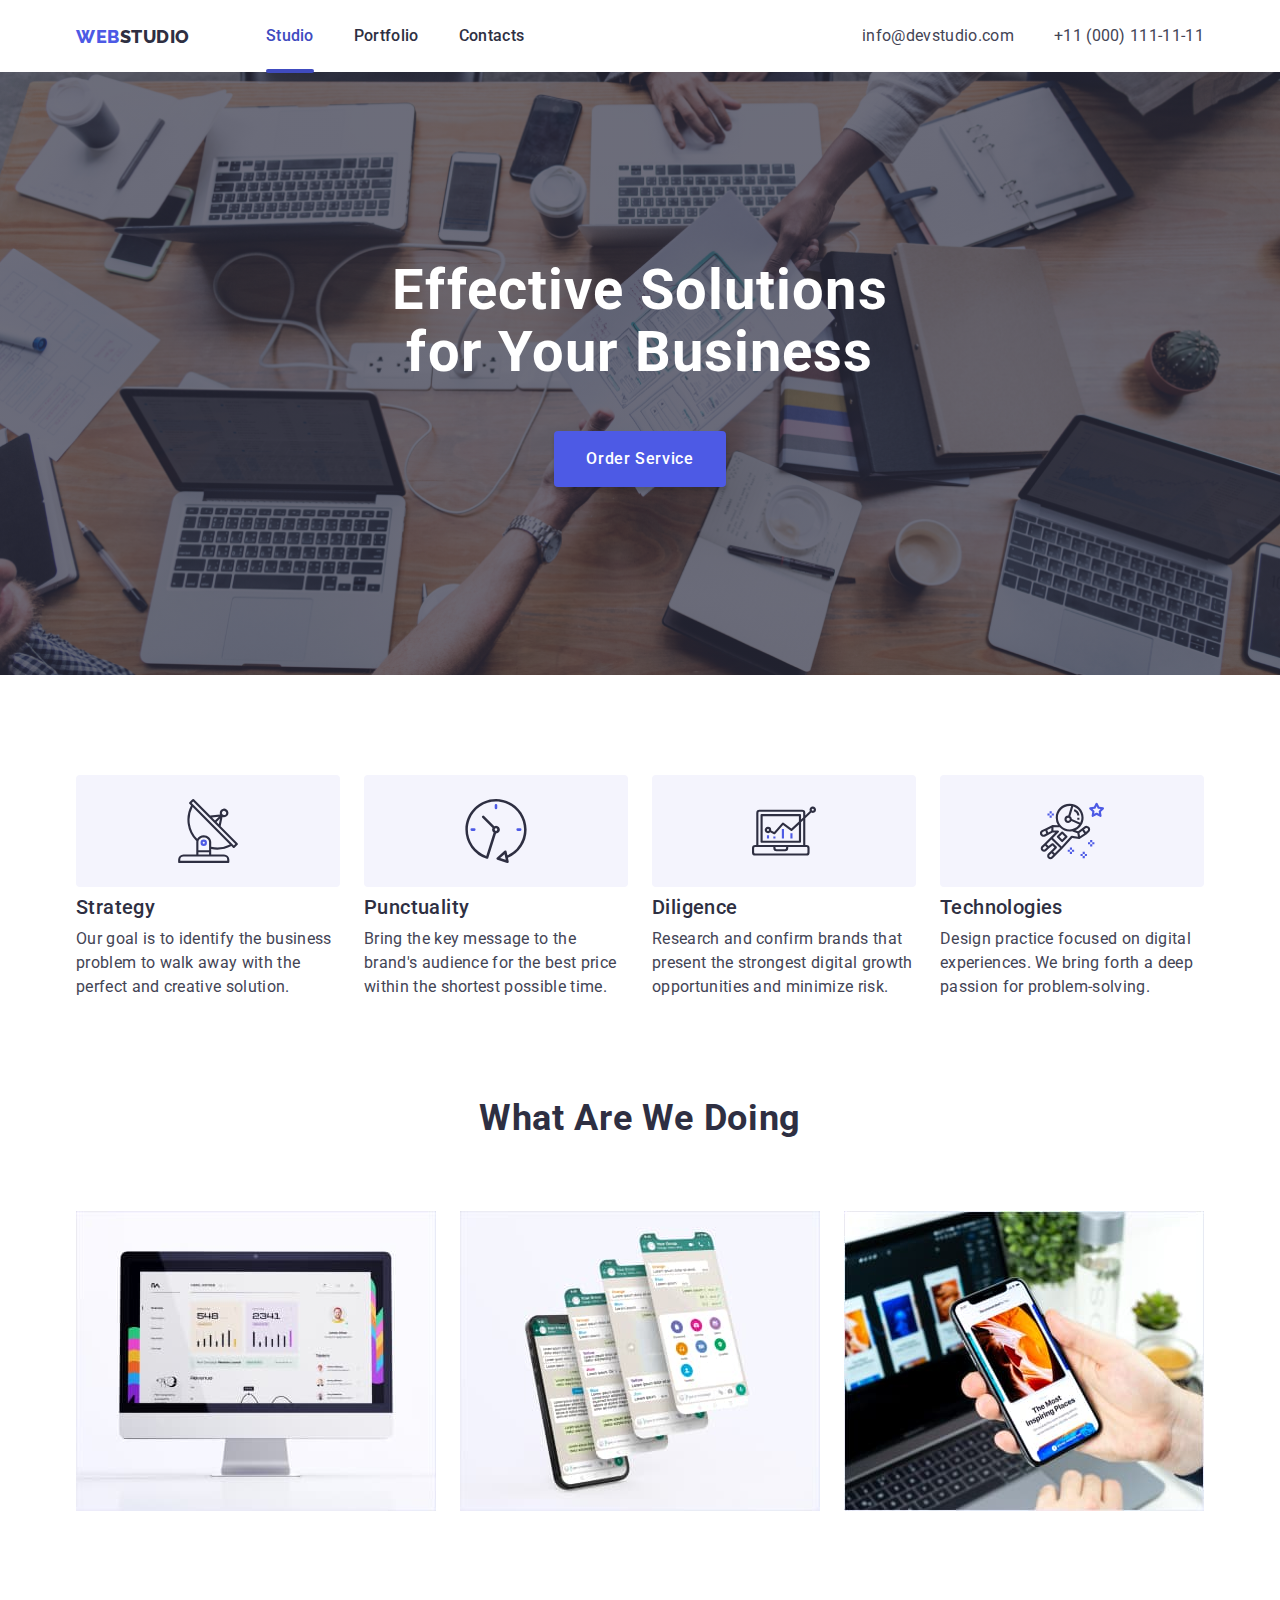
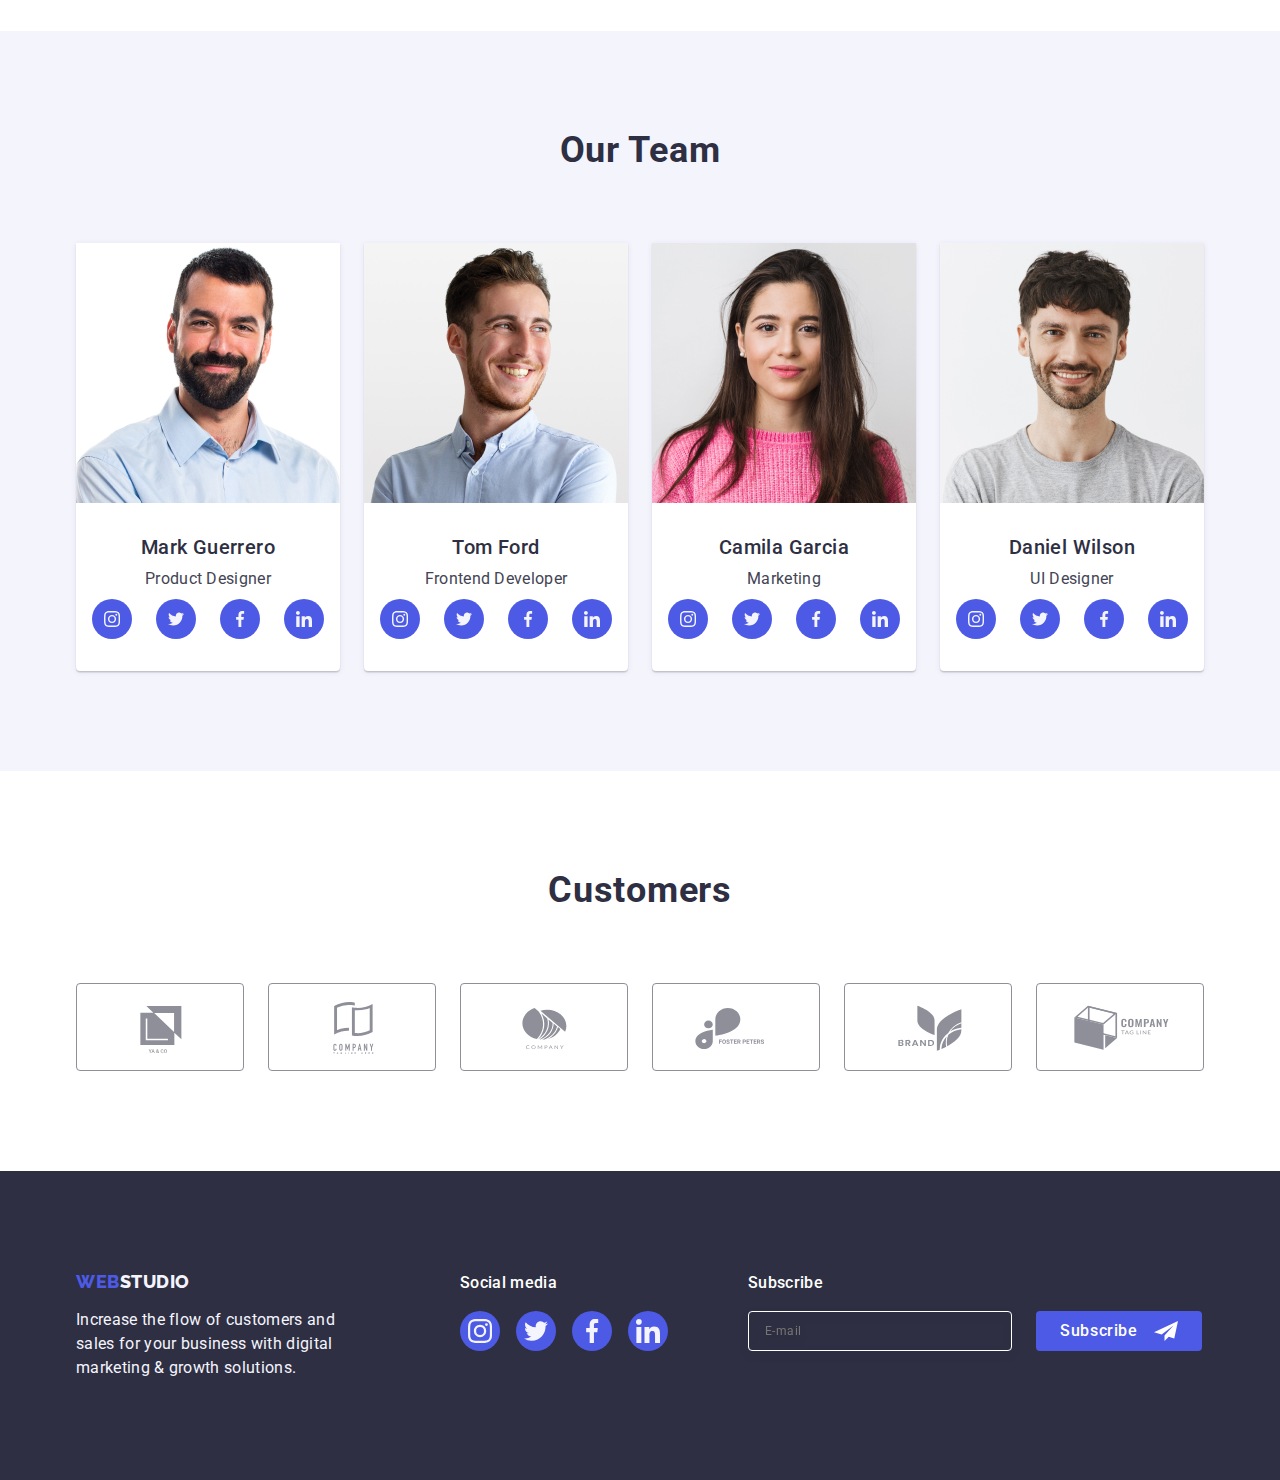
==== commit 753fbd0a: "update" ====
--- a/index.html
+++ b/index.html
@@ -22,7 +22,7 @@
     <header class="page-header">
       <div class="container page-header-container">
         <nav class="page-navigation">
-          <a href="./index.html" class="logo link"
+          <a href="./index.html" class="logo link padding-header"
             >Web<span class="dark-logo">Studio</span></a
           >
           <ul class="menu list">
@@ -51,6 +51,119 @@
             </li>
           </ul>
         </address>
+        <!-- mobile menu -->
+        <button
+          type="button"
+          class="button-mobile js-open-menu"
+          aria-expanded="false"
+        >
+          <svg class="button-mobile-icon" width="32" height="32">
+            <use href="./images/icons.svg#icon-burger"></use>
+          </svg>
+        </button>
+      </div>
+      <div class="mobile-menu js-menu-container">
+        <div class="container mobile-menu-container">
+          <button type="button" class="mobile-menu-close-btn js-close-menu">
+            <svg class="mobile-menu-close-icon" width="8" height="8">
+              <use href="./images/icons.svg#icon-close-black"></use>
+            </svg>
+          </button>
+
+          <ul class="menu-mobile list">
+            <li class="menu-mobile-item">
+              <a
+                class="menu-mobile-link link current-mobile"
+                href="./index.html"
+                >Studio</a
+              >
+            </li>
+            <li class="menu-mobile-item">
+              <a class="menu-mobile-link link" href="./portfolio.html"
+                >Portfolio</a
+              >
+            </li>
+
+            <li class="menu-mobile-item">
+              <a class="menu-mobile-link link" href="">Contacts</a>
+            </li>
+          </ul>
+
+          <div class="container-address">
+            <address class="contact-mobile">
+              <ul class="contact-menu-mobile list">
+                <!-- Посилання на телефонний номер -->
+                <li class="contact-menu-item-mobile">
+                  <a
+                    class="menu-mobile-link-tell current-mobile link"
+                    href="tel:+110001111111"
+                    >+11 (000) 111-11-11</a
+                  >
+                </li>
+                <!-- Посилання на адресу електронної пошти  -->
+                <li class="contact-menu-item-mobile">
+                  <a
+                    class="contact-menu-link-mobile link"
+                    href="mailto:info@devstudio.com"
+                    >info@devstudio.com</a
+                  >
+                </li>
+              </ul>
+            </address>
+            <div class="media-mobile">
+              <ul class="media-list-mobile">
+                <li class="social-list-item-mobile list">
+                  <a href="" class="media-list-link-mobile">
+                    <svg
+                      class="media-list-icon-mobile"
+                      aria-label="icon Instagram"
+                      width="24"
+                      height="24"
+                    >
+                      <use href="./images/icons.svg#icon-instagram"></use>
+                    </svg>
+                  </a>
+                </li>
+                <li class="social-list-item-mobile list">
+                  <a href="" class="media-list-link-mobile">
+                    <svg
+                      class="media-list-icon-mobile"
+                      aria-label="icon twitter"
+                      width="24"
+                      height="24"
+                    >
+                      <use href="./images/icons.svg#icon-twitter"></use>
+                    </svg>
+                  </a>
+                </li>
+                <li class="social-list-item-mobile list">
+                  <a href="" class="media-list-link-mobile">
+                    <svg
+                      class="media-list-icon-mobile"
+                      aria-label="icon facebook"
+                      width="24"
+                      height="24"
+                    >
+                      <use href="./images/icons.svg#icon-facebook"></use>
+                    </svg>
+                  </a>
+                </li>
+                <li class="social-list-item-mobile list">
+                  <a href="" class="media-list-link-mobile">
+                    <svg
+                      class="media-list-icon-mobile"
+                      aria-label="icon linkedin"
+                      width="24"
+                      height="24"
+                    >
+                      <use href="./images/icons.svg#icon-linkedin"></use>
+                    </svg>
+                  </a>
+                </li>
+              </ul>
+            </div>
+          </div>
+        </div>
       </div>
     </header>
 
@@ -58,17 +171,18 @@
       <!-- Hero-->
 
       <section class="hero">
-        <div class="container">
-          <h1 class="main-title">Effective Solutions for Your Business</h1>
+        <div class="container container-section-hero">
+          <h1 class="main-title container-text-hero">
+            Effective Solutions for Your Business
+          </h1>
           <button type="button" class="main-button" data-modal-open>
             Order Service
           </button>
         </div>
       </section>
-
       <!--Plyusi Kompanii-->
       <section class="plyusi-companii section">
-        <div class="container">
+        <div class="container companii-container">
           <h2 hidden class="companii">Plyusi Kompanii</h2>
           <ul class="list companii-list">
             <li class="companii-item">
@@ -143,8 +257,8 @@
         </div>
       </section>
       <!--What are we doing-->
-      <section class="servises section">
-        <div class="container">
+      <section class="servises">
+        <div class="container container-section-work">
           <h2 class="servise-title">What are we doing</h2>
           <ul class="list servise-list">
             <li class="servise-item">
@@ -176,13 +290,14 @@
       </section>
       <!--Our team-->
       <section class="our-team section">
-        <div class="container">
+        <div class="container container-section-team">
           <h2 class="our-team-title">Our Team</h2>
           <ul class="list our-team-list">
             <li class="our-team-item">
               <img
                 class="our-team-img"
-                src="./images/photo.jpg"
+                srcset="./images/mark@2x.jpg 2x"
+                src="./images/mark.jpg"
                 alt="photo"
                 width="264"
               />
@@ -244,7 +359,8 @@
             <li class="our-team-item">
               <img
                 class="our-team-img"
-                src="./images/photo1.jpg"
+                srcset="./images/tom@2x.jpg 2x"
+                src="./images/tom.jpg"
                 alt="photo"
                 width="264"
               />
@@ -306,7 +422,8 @@
             <li class="our-team-item">
               <img
                 class="our-team-img"
-                src="./images/photo3.jpg"
+                srcset="./images/camila@2x.jpg 2x"
+                src="./images/camila.jpg"
                 alt="photo"
                 width="264"
               />
@@ -368,7 +485,8 @@
             <li class="our-team-item">
               <img
                 class="our-team-img"
-                src="./images/photo2.jpg"
+                srcset="./images/daniel@2x.jpg 2x"
+                src="./images/daniel.jpg"
                 alt="photo"
                 width="264"
               />
@@ -511,193 +629,207 @@
         </div>
       </section>
     </main>
-    <footer class="footer">
-      <div class="footer-container container">
-        <div class="footer-info">
-          <a href="./index.html" class="logo-footer link"
-            >Web<span class="white-logo">Studio</span></a
+    <footer class="page-footer">
+      <section class="section">
+      <div class="container container-two-footer">
+        <div class="container-width">
+        <div class="container-footer">
+          <a class="logo-link-footer link" href="./index.html">
+            Web<span class="logo-footer-studio">Studio</span></a
           >
-          <p class="footer-description">
+          <p class="footer-text">
             Increase the flow of customers and sales for your business with
             digital marketing & growth solutions.
           </p>
         </div>
-        <div class="footer-link">
-          <p class="social-media-title">Social media</p>
-          <ul class="social-media-list list">
-            <li class="social-media-item">
-              <a class="social-media-link link" href="">
-                <svg class="social-media-icon" width="24" height="24">
+        <div class="container-medial">
+          <p class="media-title">Social media</p>
+          <ul class="media-list">
+            <li class="social-list-item list">
+              <a href="" class="media-list-link">
+                <svg
+                  class="media-list-icon"
+                  aria-label="icon Instagram"
+                  width="24"
+                  height="24"
+                >
                   <use href="./images/icons.svg#icon-instagram"></use>
                 </svg>
               </a>
             </li>
-            <li class="social-media-item">
-              <a class="social-media-link link" href="">
-                <svg class="social-media-icon" width="24" height="24">
+            <li class="social-list-item list">
+              <a href="" class="media-list-link">
+                <svg
+                  class="media-list-icon"
+                  aria-label="icon twitter"
+                  width="24"
+                  height="24"
+                >
                   <use href="./images/icons.svg#icon-twitter"></use>
                 </svg>
               </a>
             </li>
-            <li class="social-media-item">
-              <a class="social-media-link link" href="">
-                <svg class="social-media-icon" width="24" height="24">
+            <li class="social-list-item list">
+              <a href="" class="media-list-link">
+                <svg
+                  class="media-list-icon"
+                  aria-label="icon facebook"
+                  width="24"
+                  height="24"
+                >
                   <use href="./images/icons.svg#icon-facebook"></use>
                 </svg>
               </a>
             </li>
-            <li class="social-media-item">
-              <a class="social-media-link link" href="">
-                <svg class="social-media-icon" width="24" height="24">
+            <li class="social-list-item list">
+              <a href="" class="media-list-link">
+                <svg
+                  class="media-list-icon"
+                  aria-label="icon linkedin"
+                  width="24"
+                  height="24"
+                >
                   <use href="./images/icons.svg#icon-linkedin"></use>
                 </svg>
               </a>
             </li>
           </ul>
         </div>
-        <div class="footer-form-container">
-          <p class="text-footer-form">Subscribe</p>
-          <form class="form-footer">
-            <label class="footer-label">
+        <div class="container-mail-footer">
+          <p class="contact-title-footer">Subscribe</p>
+
+          <form class="container-input-footer">
+            <label class="contact-form-footer">
               <input
-                class="footer-input"
+                class="contact-form-input-footer"
                 type="email"
-                name="email-for-subscribe"
+                name="user-email"
                 placeholder="E-mail"
                 required
               />
             </label>
-            <button class="footer-button" type="submit">
+
+            <button type="submit" class="contact-form-submit-footer">
               Subscribe
-              <svg class="subscribe-icon" width="24" height="24">
+              <svg
+                class="contact-form-footer-icon"
+                aria-label="icon email input"
+                width="24"
+                height="24"
+              >
                 <use href="./images/icons.svg#icon-telegram"></use>
               </svg>
             </button>
           </form>
         </div>
       </div>
+      </div>
+    </section>
     </footer>
     <!-- backdrop -->
-    <div class="backdrop is-hidden" data-modal>
+    <div class="backdrop is-hidden " data-modal> 
       <div class="modal">
-        <button type="button" class="modal-close-btn" data-modal-close>
-          <svg class="modal-close-icon" width="8" height="8">
-            <use href="./images/icons.svg#icon-close-black"></use>
+       <button type="button" class="modal-close-btn" data-modal-close>
+         <svg class="modal-close-icon" width="8" height="8">
+         <use href="./images/icons.svg#icon-close-black"></use>
+         </svg>
+           </button>
+       <p class="modal-form-title">Leave your contacts and we will call you back</p>
+          
+   <form  class="modal-form">
+     <div class="modal-form-name-wrapper"> 
+       
+       <label  for="user-name" class="modal-form-field">Name
+       </label>
+         <div class="modal-form-input-wrapper">
+           <input id="user-name"
+           type="text"
+           name="user-name"
+           class="modal-form-input" 
+           required 
+           pattern="[a-zA-Zа-яА-Я]+"
+           minlength="2"
+          >
+          <svg class="modal-form-input-icon" width="18" height="24">
+            <use href="./images/icons.svg#icon-people"></use>
           </svg>
-        </button>
-        <p class="modal-title">Leave your contacts and we will call you back</p>
-        <form class="contact-form-wrapper">
-          <div class="form-wrapper">
-            <label class="contact-form-field-wrapper" for="user-name"
-              >Name</label
-            >
-            <div class="contact-form-item">
-              <input
-                class="contact-form-field"
-                type="text"
-                id="user-name"
-                name="user-name"
-                required
-                pattern="[a-zA-Zа-яА-ЯіІїЇєЄ'ґҐ]+"
-              />
-              <svg
-                class="form-field-icon"
-                width="18"
-                height="24"
-                aria-label="icon-of-person"
-              >
-                <use href="./images/icons.svg#icon-people"></use>
-              </svg>
-            </div>
-          </div>
-          <div class="form-wrapper">
-            <label class="contact-form-field-wrapper" for="user-tel"
-              >Phone</label
-            >
-            <div class="contact-form-item">
-              <input
-                class="contact-form-field"
-                type="tel"
-                id="user-tel"
-                name="user-tel"
-                required
-                pattern="[0-9]{3}-[0-9]{3}-[0-9]{2}-[0-9]{2}"
-                title="xxx-xxx-xx-xx"
-              />
-              <svg
-                class="form-field-icon"
-                width="18"
-                height="24"
-                aria-label="icon-of-phone"
-              >
-                <use href="./images/icons.svg#icon-phone"></use>
-              </svg>
-            </div>
-          </div>
-          <div class="form-wrapper">
-            <label class="contact-form-field-wrapper" for="user-email"
-              >Email</label
-            >
-            <div class="contact-form-item">
-              <input
-                class="contact-form-field"
-                type="email"
-                id="user-email"
-                name="user-email"
-                required
-              />
-              <svg
-                class="form-field-icon"
-                width="18"
-                height="24"
-                aria-label="icon-of-email"
-              >
-                <use href="./images/icons.svg#icon-email"></use>
-              </svg>
-            </div>
-          </div>
-          <div class="comment-wrapper">
-            <label class="contact-form-field-wrapper" for="user-comment"
-              >Comment</label
-            >
-            <textarea
-              class="contact-form-comment"
-              name="user-comment"
-              id="user-comment"
-              placeholder="Text input"
-            ></textarea>
-          </div>
-          <div class="policy-agreement-wrapper">
-            <input
-              class="agreement-checkbox visually-hidden"
-              type="checkbox"
-              id="user-privacy"
-              name="user-privacy"
-              required
-              value="true"
-            />
-            <label class="agreement-label" for="user-privacy">
-              <span class="agreement-checkbox-wrap">
-                <svg
-                  class="agreement-custom-checkbox"
-                  width="10"
-                  height="8"
-                  aria-label="icon-of-click"
-                >
-                  <use
-                    class="agreement-icon"
-                    href="./images/icons.svg#icon-click"
-                  ></use>
-                </svg>
-              </span>
-              I accept the terms and conditions of the
-              <a class="privacy-policy-link" href="#">Privacy Policy</a>
-            </label>
-          </div>
-          <button class="form-submit-btn" type="submit">Send</button>
-        </form>
+         </div>     
+     </div>
+     
+     <div class="modal-form-name-wrapper"> 
+       <label for="user-phone" class="modal-form-field">Phone
+       </label>
+         <div class="modal-form-input-wrapper">
+           <input id="user-phone"
+           type="tel" 
+           name="user-phone"
+           class="modal-form-input" 
+           required 
+           pattern="[0-9]{3}-[0-9]{3}-[0-9]{2}-[0-9]{2}"
+           title="xxx-xxx-xx-xx">
+           <svg class="modal-form-input-icon" width="18" height="24">
+             <use href="./images/icons.svg#icon-phone"></use>
+           </svg>
+         </div>
+       
+     </div>
+     
+     <div class="modal-form-name-wrapper">
+       <label for="user-email" class="modal-form-field">Email
+       </label> 
+         <div class="modal-form-input-wrapper"> 
+           <input id="user-email"
+           type="email" 
+           name="user-email" 
+           class="modal-form-input" 
+           required>
+           <svg class="modal-form-input-icon" width="18" height="24">
+             <use href="./images/icons.svg#icon-email"></use>
+           </svg>
+         </div>
+     
+     </div>
+     
+     <div class="modal-form-comment-wrapper">
+       <label for="user-comment" class="modal-form-field">Comment
+       </label>
+         <textarea  id="user-comment"
+         name="user-comment"  
+         class="modal-form-comment" 
+         placeholder="Text input"
+         ></textarea>
+       
+     </div>
+       
+     <div class="modal-form-checkbox-cont">
+         <input  id="user-privacy" 
+         class="modal-form-check visually-hidden" 
+         type="checkbox" 
+         value="true"
+         name="user-privacy" 
+         required>
+         <label for="user-privacy" class="modal-form-check-desc">
+           <span class="checkbox-icon-wrapper">
+             <svg class="modal-form-own-checkbox" width="10" height="8">
+               <use class="modal-form-checkmark-icon" 
+               href="./images/icons.svg#icon-click"
+               ></use>
+             </svg>
+           </span>
+           <span>
+             I accept the terms and conditions of the <a href="" class="checkbox-link"> Privacy Policy</a>
+           </span>
+           
+         </label>
+     </div>
+     
+     <button type="submit" class="modal-form-submit">Send</button>
+     
+   </form>
       </div>
-    </div>
+
+   </div> 
+    <script src="./js/mobile-menu.js"></script>
     <script src="./js/modal.js"></script>
   </body>
 </html>
--- a/css/styles.css
+++ b/css/styles.css
@@ -52,219 +52,568 @@
 }
 
 .container {
-  width: 1158px;
-  padding-left: 15px;
-  padding-right: 15px;
-  margin: 0 auto;
+  padding-left: 16px;
+  padding-right: 16px;
 }
 .section {
-  padding-top: 120px;
-  padding-bottom: 120px;
-}
-
+  padding-top: 96px;
+  padding-bottom: 96px;
+}
+
+@media screen and (min-width: 428px) {
+  .container {
+    width: 428px;
+    margin-left: auto;
+    margin-right: auto;
+  }
+}
+@media screen and (min-width: 768px) {
+  .container {
+    width: 768px;
+  }
+}
+@media screen and (min-width: 1158px) {
+  .container {
+    width: 1158px;
+    padding-left: 15px;
+    padding-right: 15px;
+  }
+}
 /* studio */
-
 /* header */
-.page-header-container {
-  display: flex;
-  align-items: center;
-}
+/* logo */
 .page-header {
-  display: flex;
-  align-items: center;
-  border-bottom: 1px solid #e7e9fc;
   box-shadow: 0px 2px 1px rgba(46, 47, 66, 0.08),
     0px 1px 1px rgba(46, 47, 66, 0.16), 0px 1px 6px rgba(46, 47, 66, 0.08);
 }
-.page-navigation {
-  display: flex;
+.menu {
+  display: none;
+}
+.contacts {
+  display: none;
+}
+.page-header-container {
+  display: flex;
+  justify-content: space-between;
   align-items: center;
 }
-.menu {
-  display: flex;
-  align-items: center;
-  gap: 40px;
-}
-
-/* logo */
 .logo {
-  margin-right: 76px;
-  font-family: var(--secondary-font);
+  display: block;
+  font-family: "Raleway", sans-serif;
+  font-style: normal;
   font-weight: 800;
   font-size: 18px;
   line-height: 1.17;
+  letter-spacing: 0.03em;
   text-transform: uppercase;
   color: var(--text-color-hover);
 }
 .dark-logo {
-  font-family: var(--secondary-font);
-  font-weight: 800;
-  font-size: 18px;
-  line-height: 1.17;
-  text-transform: uppercase;
   color: var(--primary-text-color);
 }
-
-/* navigation */
-.menu-link {
+.padding-header {
+  padding-top: 24px;
+  padding-bottom: 22px;
+}
+.button-mobile {
+  border: none;
+  background-color: transparent;
+  padding: 0;
+  line-height: 0;
+}
+.button-mobile-icon {
+  fill: #2e2f42;
+}
+.mobile-menu {
+  position: fixed;
+  top: 0;
+  left: 0;
+  width: 100%;
+  height: 100%;
+  background-color: var(--backround-color);
+  opacity: 0;
+  visibility: hidden;
+  pointer-events: none;
+}
+.mobile-menu.is-open {
+  opacity: 1;
+  visibility: visible;
+  pointer-events: auto;
+}
+.mobile-menu-container {
+  height: 100%;
+  display: flex;
+  justify-content: space-between;
+  flex-direction: column;
   position: relative;
-  padding: 24px 0;
+  padding-top: 80px;
+  padding-left: 40px;
+  padding-bottom: 40px;
+}
+.mobile-menu-close-btn {
+  position: absolute;
+  top: 24px;
+  right: 24px;
+  display: flex;
+  align-items: center;
+  justify-content: center;
+  width: 24px;
+  height: 24px;
+  border: 1px solid #2e2f42;
+  background-color: #e7e9fc;
+  border-radius: 50%;
+  padding: 0;
+}
+.mobile-menu-close-icon {
+  fill: #2e2f42;
+}
+.menu-mobile {
+  display: flex;
+  flex-direction: column;
+  gap: 40px;
+}
+.menu-mobile-link {
+  font-weight: 700;
+  font-size: 36px;
+  line-height: 1.11;
+  letter-spacing: 0.02em;
+  text-transform: capitalize;
+  color: var(--primary-text-color);
+}
+.menu-mobile-link-tell {
+  font-weight: 700;
+  font-size: 24px;
+  line-height: 1.11;
+  letter-spacing: 0.02em;
+  text-transform: capitalize;
+  color: var(--primary-text-color);
+}
+@media screen and (min-width: 428px) {
+  .menu-mobile-link-tell {
+    font-size: 36px;
+  }
+}
+.current-mobile {
+  color: rgba(64, 75, 191, 1);
+}
+.contact-mobile {
+  font-style: normal;
+  margin-bottom: 48px;
+}
+.contact-menu-mobile {
+  display: flex;
+  flex-direction: column;
+  gap: 40px;
+}
+.contact-menu-link-mobile {
   font-weight: 500;
-  font-size: 16px;
-  display: block;
-  line-height: 1.5;
-  letter-spacing: 0.02em;
-  color: var(--primary-text-color);
-  transition: color var(--transition-duration-and-func);
-}
-
-.menu-link:hover,
-.menu-link:focus {
-  color: var(--accent-color);
-}
-.current {
-  color: #404bbf;
-}
-.current::after {
-  content: "";
-  position: absolute;
-  bottom: -1px;
-  right: 0;
-  width: 100%;
-  height: 4px;
-  background-color: #404bbf;
-  border-radius: 2px;
-}
-/* contact */
-.contacts {
-  margin-left: auto;
-}
-.contact {
+  font-size: 20px;
+  line-height: 1.2;
+  letter-spacing: 0.02em;
+  color: var(--secondary-text-color);
+}
+.media-list-mobile {
+  display: flex;
+  gap: 25px;
+}
+@media screen and (min-width: 428px) {
+  .media-list-mobile {
+    gap: 56px;
+  }
+}
+.media-list-link-mobile {
+  display: flex;
+  justify-content: center;
+  align-items: center;
+  width: 40px;
+  height: 40px;
+  border-radius: 50%;
+  background-color: var(--text-color-hover);
+  transition: background-color 250ms cubic-bezier(0.4, 0, 0.2, 1);
+}
+.media-list-icon-mobile {
+  fill: #f4f4fd;
+}
+
+/* 768px and + */
+@media screen and (min-width: 768px) {
+  .button-mobile {
+    display: none;
+  }
+  .mobile-menu {
+    display: none;
+  }
+
+  .logo {
+    margin-right: 120px;
+  }
+  /* Navigation */
+  .page-navigation {
+    display: flex;
+    align-items: center;
+  }
+  .menu {
+    display: flex;
+    align-items: center;
+    gap: 40px;
+  }
+  .menu-link {
+    display: block;
+    font-style: normal;
+    font-weight: 500;
+    font-size: 16px;
+    line-height: 1.5;
+    letter-spacing: 0.02em;
+    color: var(--primary-text-color);
+    padding-top: 24px;
+    padding-bottom: 24px;
+    transition: color 250ms cubic-bezier(0.4, 0, 0.2, 1);
+  }
+  .menu-link:hover,
+  .menu-link:focus {
+    color: var(--accent-color);
+  }
+  .current {
+    position: relative;
+    color: var(--accent-color);
+  }
+  .current::after {
+    content: "";
+    position: absolute;
+    left: 0;
+    bottom: -1px;
+    width: 100%;
+    height: 4px;
+    background-color: var(--accent-color);
+    border-radius: 2px;
+    transition: background-color 250ms cubic-bezier(0.4, 0, 0.2, 1);
+  }
+  /* CONTACT */
+
+  .contacts {
+    display: block;
+    font-style: normal;
+    margin-left: auto;
+  }
+  .contact {
+    display: flex;
+    flex-direction: column;
+    align-items: center;
+    gap: 12px;
+  }
+  .contact-link {
+    font-style: normal;
+    font-weight: 400;
+    font-size: 12px;
+    line-height: 1.17;
+    letter-spacing: 0.04em;
+    color: var(--secondary-text-color);
+    transition: color 250ms cubic-bezier(0.4, 0, 0.2, 1);
+  }
+  .contact-link:hover,
+  .contact-link:focus {
+    color: var(--accent-color);
+  }
+}
+/* 1158px and + */
+@media screen and (min-width: 1158px) {
+  .logo {
+    margin-right: 76px;
+  }
+  .contact {
+    flex-direction: row;
+    gap: 40px;
+  }
+  .contact-link {
+    font-size: 16px;
+    line-height: 1.5;
+    letter-spacing: 0.02em;
+  }
+}
+/* Main */
+/* Hero */
+.hero {
+  background-color: var(--primary-text-color);
+  padding-top: 112px;
+  padding-bottom: 112px;
+  margin: 0 auto;
+  max-width: 856px;
+  background-image: linear-gradient(rgb(46, 47, 66, 0.7), rgb(46, 47, 66, 0.7)),
+    url("../images/hero/dark-bg-mobile.jpg");
+  background-repeat: no-repeat;
+  background-position: 50% 50%;
+  background-size: cover;
+}
+@media screen and (min-device-pixel-ratio: 2) and (max-width: 767px),
+  screen and (min-resolution: 192dpi) and (max-width: 767px),
+  screen and (min-resolution: 2dppx) and (max-width: 767px) {
+  .hero {
+    background-image: linear-gradient(
+        rgb(46, 47, 66, 0.7),
+        rgb(46, 47, 66, 0.7)
+      ),
+      url("../images/hero/dark-bg-mobile@2x.jpg");
+  }
+}
+@media screen and (min-width: 768px) {
+  .hero {
+    background-image: linear-gradient(
+        rgb(46, 47, 66, 0.7),
+        rgb(46, 47, 66, 0.7)
+      ),
+      url("../images/hero/hero-tablet.jpg");
+  }
+}
+@media screen and (min-device-pixel-ratio: 2) and (min-width: 768px),
+  screen and (min-resolution: 192dpi) and (min-width: 768px),
+  screen and (min-resolution: 2dppx) and (min-width: 768px) {
+  .hero {
+    background-image: linear-gradient(
+        rgb(46, 47, 66, 0.7),
+        rgb(46, 47, 66, 0.7)
+      ),
+      url("../images/hero/hero-tablet@2x.jpg");
+  }
+}
+@media screen and (min-width: 1158px) {
+  .hero {
+    background-image: linear-gradient(
+        rgb(46, 47, 66, 0.7),
+        rgb(46, 47, 66, 0.7)
+      ),
+      url("../images/hero/hero.jpg");
+  }
+}
+@media screen and (min-device-pixel-ratio: 2) and (min-width: 1158px),
+  screen and (min-resolution: 192dpi) and (min-width: 1158px),
+  screen and (min-resolution: 2dppx) and (min-width: 1158px) {
+  .section-hero {
+    background-image: linear-gradient(
+        rgb(46, 47, 66, 0.7),
+        rgb(46, 47, 66, 0.7)
+      ),
+      url("../images/hero/hero@2x.jpg");
+  }
+}
+.container-section-hero {
+  display: flex;
+  align-items: center;
+  flex-direction: column;
+}
+.container-text-hero {
+  max-width: 320px;
+  margin-bottom: 72px;
+}
+.main-title {
+  font-weight: 700;
+  font-size: 36px;
+  line-height: 1.3;
+  text-align: center;
+  letter-spacing: 0.02em;
+  color: var(--backround-color);
+}
+.main-button {
+  min-width: 169px;
+  height: 56px;
+  padding: 16px 32px;
+  border-radius: 4px;
+  border: none;
+  font-family: var(--primary-font);
   font-style: normal;
-  display: flex;
-  align-items: center;
-  gap: 40px;
-}
-.contact-link {
-  font-weight: 400;
-  font-size: 16px;
-  line-height: 1.5;
-  letter-spacing: 0.02em;
-  color: var(--secondary-text-color);
-  transition: color var(--transition-duration-and-func);
-}
-.contact-link:hover,
-.contact-link:focus {
-  color: var(--accent-color);
-}
-/* hero */
-
-.hero {
-  max-width: 1440px;
-  height: 600px;
-  margin-left: auto;
-  margin-right: auto;
-  background-color: var(--primary-text-color);
-  background-image: linear-gradient(
-      rgba(46, 47, 66, 0.7),
-      rgba(46, 47, 66, 0.7)
-    ),
-    url(../images/hero.jpg);
-  background-repeat: no-repeat;
-  background-position: center;
-  background-size: cover;
-  padding-top: 188px;
-  padding-bottom: 188px;
-}
-
-.main-title {
-  max-width: 496px;
-  margin-left: auto;
-  margin-right: auto;
-  font-weight: 700;
-  font-size: 56px;
-  line-height: 1.07;
-  text-align: center;
-  letter-spacing: 0.02em;
-  color: var(--backround-color);
-}
-.main-button {
-  box-shadow: 0px 4px 4px rgba(0, 0, 0, 0.15);
-  border: none;
-  display: block;
-  margin: 48px auto 0 auto;
-  align-items: center;
-  padding: 16px 32px;
-  min-width: 169px;
-  border-radius: 4px;
-  font-family: var(--primary-font);
   font-weight: 500;
   font-size: 16px;
   line-height: 1.5;
   letter-spacing: 0.04em;
   color: var(--backround-color);
+  cursor: pointer;
+  box-shadow: 0px 4px 4px rgba(0, 0, 0, 0.15);
+  display: block;
   background-color: var(--text-color-hover);
-  border-color: var(--text-color-hover);
-  transition: background-color var(--transition-duration-and-func);
-}
-
+  transition: background-color 250ms cubic-bezier(0.4, 0, 0.2, 1);
+}
 .main-button:hover,
 .main-button:focus {
   background-color: var(--accent-color);
 }
-
-/* plyusi companii */
+@media screen and (min-width: 768px) {
+  .container-text-hero {
+    font-size: 56px;
+    line-height: 1.1;
+    max-width: 496px;
+    margin-bottom: 36px;
+  }
+  .hero {
+    max-width: 768px;
+    background-image: linear-gradient(
+        rgb(46, 47, 66, 0.7),
+        rgb(46, 47, 66, 0.7)
+      ),
+      url("../images/hero/hero-tablet.jpg");
+  }
+}
+@media screen and (min-device-pixel-ratio: 2) and (max-width: 1157px),
+  screen and (min-resolution: 192dpi) and (max-width: 1157px),
+  screen and (min-resolution: 2dppx) and (max-width: 1157px) {
+  .hero {
+    background-image: linear-gradient(
+        rgb(46, 47, 66, 0.7),
+        rgb(46, 47, 66, 0.7)
+      ),
+      url("../images/hero/hero-tablet@2x.jpg");
+  }
+}
+@media screen and (min-width: 1158px) {
+  .container-text-hero {
+    margin-bottom: 48px;
+  }
+  .hero {
+    padding-top: 188px;
+    padding-bottom: 188px;
+    max-width: 1440px;
+    background-image: linear-gradient(
+        rgb(46, 47, 66, 0.7),
+        rgb(46, 47, 66, 0.7)
+      ),
+      url("../images/hero/hero.jpg");
+  }
+}
+@media screen and (min-device-pixel-ratio: 2) and (min-width: 1158px),
+  screen and (min-resolution: 192dpi) and (min-width: 1158px),
+  screen and (min-resolution: 2dppx) and (min-width: 1158px) {
+  .hero {
+    background-image: linear-gradient(
+        rgb(46, 47, 66, 0.7),
+        rgb(46, 47, 66, 0.7)
+      ),
+      url("../images/hero/hero@2x.jpg");
+  }
+}
+/* Plyusi Kompanii */
+.companii-img-icon {
+  display: none;
+}
+.companii {
+  visibility: hidden;
+}
+.companii-container {
+  display: flex;
+  align-items: center;
+}
 .companii-list {
   display: flex;
-  gap: 24px;
-}
-.companii-item {
-  flex-basis: calc((100%-72px) / 4);
-}
-
+  gap: 72px;
+}
 .companii-title {
+  font-weight: 700;
+  font-size: 36px;
+  line-height: 1.11;
+  letter-spacing: 0.02em;
+  color: var(--primary-text-color);
   margin-bottom: 8px;
+}
+.companii-description {
   font-weight: 500;
-  font-size: 20px;
-  line-height: 1.2;
-  letter-spacing: 0.02em;
-  color: var(--primary-text-color);
-}
-.companii-description {
-  font-weight: 400;
   font-size: 16px;
   line-height: 1.5;
   letter-spacing: 0.02em;
   color: var(--secondary-text-color);
 }
-/* Companii icon */
-.companii-icon {
+@media screen and (max-width: 767px) {
+  .companii-list {
+    flex-direction: column;
+    align-items: center;
+  }
+  .companii-title {
+    text-align: center;
+  }
+}
+@media screen and (min-width: 768px) and (max-width: 1157px) {
+  .companii-description {
+    width: 356px;
+  }
+  .companii-item {
+    flex-basis: calc((100% - 24px) / 2);
+  }
+  .companii-list {
+    flex-wrap: wrap;
+    justify-content: center;
+    column-gap: 24px;
+    row-gap: 72px;
+  }
+}
+@media screen and (min-width: 1158px) {
+  .section {
+    padding-top: 120px;
+    padding-bottom: 120px;
+  }
+  /* Icon information */
+  .companii-img-icon {
+    display: block;
+  }
+  .companii-icon {
+    display: flex;
+    justify-content: center;
+    align-items: center;
+    background-color: #f4f4fd;
+    border-radius: 4px 4px 4px 4px;
+    height: 112px;
+    margin-bottom: 8px;
+  }
+  .companii-list {
+    gap: 24px;
+  }
+  .companii-item {
+    flex-basis: calc((100% - 72px) / 4);
+  }
+  .companii-title {
+    font-weight: 500;
+    font-size: 20px;
+    line-height: 1.2;
+  }
+  .companii-description {
+    font-weight: 400;
+    width: 264px;
+  }
+}
+/* What are we doing */
+@media screen and (max-width: 1157px) {
+  .container-section-work {
+    display: none;
+  }
+}
+@media screen and (min-width: 1158px) {
+  .container-section-work {
+    display: block;
+  }
+  .servises {
+    padding-bottom: 120px;
+  }
+  .servise-list {
+    display: flex;
+    align-items: center;
+    gap: 24px;
+  }
+  .servise-title {
+    font-weight: 700;
+    font-size: 36px;
+    line-height: 1.11;
+    text-align: center;
+    letter-spacing: 0.02em;
+    text-transform: capitalize;
+    color: var(--primary-text-color);
+    margin-bottom: 72px;
+  }
+}
+/* Our team */
+.our-team {
+  background-color: var(--background-btn-filtres);
+}
+.container-section-team {
   display: flex;
   align-items: center;
-  justify-content: center;
-  border-radius: 4px;
-  background-color: var(--background-btn-filtres);
-  width: 264px;
-  height: 112px;
-  margin-bottom: 8px;
-}
-
-/* what are we doing */
-.servises {
-  padding-top: 0;
-}
-.servise-list {
-  display: flex;
-  gap: 24px;
-}
-.servise-item {
-  flex-basis: calc((100%-48px) / 3);
-}
-.servise-title {
-  max-width: 350px;
-  margin-left: auto;
-  margin-right: auto;
-  margin-bottom: 72px;
+  flex-direction: column;
+}
+.our-team-title {
   font-weight: 700;
   font-size: 36px;
   line-height: 1.11;
@@ -272,57 +621,43 @@
   letter-spacing: 0.02em;
   text-transform: capitalize;
   color: var(--primary-text-color);
-}
-/* our-team */
-.our-team {
-  background-color: var(--background-btn-filtres);
-}
-.our-team-list {
-  display: flex;
-  gap: 24px;
+  margin-bottom: 72px;
 }
 .our-team-item {
   background-color: var(--backround-color);
-  flex-basis: calc((100%-72px) / 4);
   border-radius: 0px 0px 4px 4px;
   box-shadow: 0px 1px 6px rgba(46, 47, 66, 0.08),
     0px 1px 1px rgba(46, 47, 66, 0.16), 0px 2px 1px rgba(46, 47, 66, 0.08);
 }
-
+.our-team-list {
+  display: flex;
+  flex-direction: column;
+  justify-content: center;
+  gap: 72px;
+}
 .our-team-list-text-content {
+  display: flex;
+  text-align: center;
+  flex-direction: column;
   padding: 32px 0;
 }
-.our-team-title {
-  width: 180px;
-  margin-left: auto;
-  margin-right: auto;
-  margin-bottom: 72px;
-  font-weight: 700;
-  font-size: 36px;
-  line-height: 1.11;
-  text-align: center;
-  letter-spacing: 0.02em;
-  text-transform: capitalize;
-  color: var(--primary-text-color);
-}
 .our-team-name {
-  margin-bottom: 8px;
-  text-align: center;
   font-weight: 500;
   font-size: 20px;
   line-height: 1.2;
   letter-spacing: 0.02em;
   color: var(--primary-text-color);
+  margin-bottom: 8px;
 }
 .our-team-position {
-  text-align: center;
+  font-family: var(--primary-font);
   font-weight: 400;
   font-size: 16px;
   line-height: 1.5;
   letter-spacing: 0.02em;
-  color: var(--secondary-text-color);
   margin-bottom: 8px;
 }
+/* ICON TEAM */
 .social-list {
   display: flex;
   justify-content: center;
@@ -334,190 +669,528 @@
   align-items: center;
   width: 40px;
   height: 40px;
-  background-color: #4d5ae5;
   border-radius: 50%;
-  transition: background-color var(--transition-duration-and-func);
+  background-color: var(--text-color-hover);
+  transition: background-color 250ms cubic-bezier(0.4, 0, 0.2, 1);
+}
+.social-list-link:hover,
+.social-list-link:focus {
+  background-color: var(--accent-color);
 }
 .social-list-icon {
   fill: #f4f4fd;
 }
-.social-list-link:hover,
-.social-list-link:focus {
-  background-color: #404bbf;
-}
-/* Customers */
+@media screen and (min-width: 768px) and (max-width: 1157px) {
+  .our-team-list {
+    display: flex;
+    flex-direction: row;
+    flex-wrap: wrap;
+    justify-content: center;
+    column-gap: 24px;
+    row-gap: 64px;
+  }
+}
+@media screen and (min-width: 1158px) {
+  .section {
+    padding-top: 120px;
+    padding-bottom: 120px;
+  }
+  .our-team-item {
+    width: calc((100% - 72px) / 4);
+  }
+  .our-team-list {
+    flex-direction: row;
+    gap: 24px;
+  }
+}
+/*Customers*/
 .customers-title {
-  font-weight: 700;
   font-size: 36px;
   line-height: 1.1;
-  text-align: center;
-  letter-spacing: 0.02em;
-  text-transform: capitalize;
+  letter-spacing: 0.02em;
   color: var(--primary-text-color);
   margin-bottom: 72px;
+  text-align: center;
 }
 .customers-list {
   display: flex;
+  flex-direction: row;
+  flex-wrap: wrap;
   justify-content: center;
-  gap: 24px;
-}
-.customer-list-item {
-  width: calc((100% - 120px) / 6);
+  column-gap: 16px;
+  row-gap: 72px;
+}
+.customers-link {
+  display: flex;
+  justify-content: center;
+  align-items: center;
+  width: 190px;
   height: 88px;
-}
-.customers-link {
-  display: flex;
-  justify-content: center;
-  width: 100%;
-  height: 100%;
+  border-radius: 4px;
+  border-width: 1px;
+  border-style: solid;
+  border-color: var(--color-icon);
   color: var(--color-icon);
-  border-radius: 4px;
-  align-items: center;
-  border: 1px solid #8e8f99;
-  border-radius: 4px;
   transition: border-color 250ms cubic-bezier(0.4, 0, 0.2, 1),
     color 250ms cubic-bezier(0.4, 0, 0.2, 1);
 }
 .customers-icon {
   fill: currentColor;
 }
-.customers-link:focus,
-.customers-link:hover {
-  border: 1px solid #404bbf;
-  color: #404bbf;
+.customers-link:hover,
+.customers-link:focus {
+  border-color: var(--accent-color);
+  color: var(--accent-color);
+}
+@media screen and (min-width: 768px) {
+  .customers-link {
+    width: 168px;
+  }
+  .customers-list {
+    column-gap: 24px;
+  }
+}
+@media screen and (min-width: 1158px) {
+  .section {
+    padding-top: 120px;
+    padding-bottom: 120px;
+  }
+  .customers-list {
+    display: flex;
+    justify-content: center;
+    gap: 24px;
+  }
+  .customer-list-item {
+    width: calc((100% - 120px) / 6);
+  }
 }
 /* footer */
-
-.footer {
-  background-color: var(--primary-text-color);
-  padding: 100px 0;
-}
-.logo-footer {
-  display: inline-block;
-  margin-bottom: 16px;
-  font-family: var(--secondary-font);
-  font-weight: 800;
-  font-size: 18px;
-  line-height: 1.17;
-  text-transform: uppercase;
-  color: var(--text-color-hover);
-}
-.white-logo {
-  font-family: var(--secondary-font);
+.page-footer {
+  background-color: #2e2f42;
+}
+@media screen and (min-width: 768px) and (max-width: 1157px) {
+  .container-two-footer {
+    display: flex;
+  }
+}
+.container-width {
+  display: flex;
+}
+@media screen and (max-width: 767px) {
+  .container-width {
+    flex-direction: column;
+    align-items: center;
+    gap: 72px;
+  }
+}
+
+@media screen and (min-width: 768px) and (max-width: 1157px) {
+  .container-width {
+    width: 552px;
+    flex-direction: row;
+    flex-wrap: wrap;
+    column-gap: 24px;
+    row-gap: 72px;
+  }
+  .container-two-footer {
+    justify-content: center;
+  }
+}
+@media screen and (min-width: 1158px) {
+  .container-footer {
+    margin-right: 120px;
+  }
+}
+.logo-link-footer {
+  display: block;
+  font-family: "Raleway", sans-serif;
   font-weight: 800;
   font-size: 18px;
   line-height: 1.17;
   letter-spacing: 0.03em;
   text-transform: uppercase;
+  color: var(--text-color-hover);
+  margin-bottom: 16px;
+}
+@media screen and (max-width: 767px) {
+  .logo-link-footer {
+    text-align: center;
+  }
+}
+.logo-footer-studio {
   color: var(--background-btn-filtres);
 }
-.footer-description {
-  max-width: 264px;
+.footer-text {
   font-weight: 400;
   font-size: 16px;
   line-height: 1.5;
   letter-spacing: 0.02em;
   color: var(--background-btn-filtres);
-}
-.footer-container {
-  display: flex;
-  align-items: baseline;
-}
-.footer-info {
-  margin-right: 120px;
-}
-
-.footer-form-container {
-  margin-left: 80px;
-}
-.text-footer-form {
-  margin-bottom: 16px;
+  max-width: 264px;
+}
+.media-title {
   font-weight: 500;
   font-size: 16px;
   line-height: 1.5;
   letter-spacing: 0.02em;
   color: var(--backround-color);
-}
-
-.form-footer {
-  display: flex;
-}
-.footer-label {
-  margin-right: 24px;
-}
-.footer-input {
-  background-color: transparent;
+  margin-bottom: 16px;
+}
+@media screen and (max-width: 767px) {
+  .media-title {
+    text-align: center;
+  }
+}
+.media-list {
+  display: flex;
+  gap: 16px;
+}
+.media-list-link {
+  display: flex;
+  justify-content: center;
+  align-items: center;
+  width: 40px;
+  height: 40px;
+  border-radius: 50%;
+  background-color: var(--text-color-hover);
+  transition: background-color 250ms cubic-bezier(0.4, 0, 0.2, 1);
+}
+.media-list-link:hover,
+.media-list-link:focus {
+  background-color: #31d0aa;
+}
+.media-list-icon {
+  fill: #f4f4fd;
+}
+.container-mail-footer {
+  display: flex;
+  flex-direction: column;
+}
+.contact-title-footer {
+  font-weight: 500;
+  font-size: 16px;
+  line-height: 1.5;
+  letter-spacing: 0.02em;
+  color: #ffffff;
+  margin-bottom: 16px;
+}
+@media screen and (max-width: 767px) {
+  .contact-title-footer {
+    text-align: center;
+  }
+}
+.container-input-footer {
+  display: flex;
+}
+@media screen and (max-width: 767px) {
+  .container-input-footer {
+    flex-direction: column;
+    align-items: center;
+    gap: 16px;
+  }
+}
+.contact-form-input-footer {
+  width: 280px;
+  height: 40px;
   border: 1px solid #ffffff;
   border-radius: 4px;
-  filter: drop-shadow(0px 4px 4px rgba(0, 0, 0, 0.15));
-  width: 264px;
-  height: 40px;
-  outline: none;
+  padding-left: 16px;
+  transition: border-color 250ms cubic-bezier(0.4, 0, 0.2, 1);
   font-weight: 400;
   font-size: 12px;
   line-height: 1.5;
+  align-items: center;
   letter-spacing: 0.04em;
-  padding-left: 16px;
-  color: #ffffff;
-}
-.footer-input::placeholder {
-  color: #ffffff;
-}
-.footer-button {
-  display: flex;
-  min-width: 165px;
-  height: 40px;
+  color: var(--backround-color);
+  background-color: transparent;
+  filter: drop-shadow(0px 4px 4px rgba(0, 0, 0, 0.15));
+}
+@media screen and (min-width: 428px) {
+  .contact-form-input-footer {
+    width: 396px;
+  }
+}
+@media screen and (min-width: 767px) {
+  .contact-form-input-footer {
+    width: 264px;
+  }
+}
+.contact-form-input-footer:hover,
+.contact-form-input-footer:focus {
+  outline: none;
+  border-color: var(--text-color-hover);
+  background-color: transparent;
+}
+.contact-form-submit-footer {
+  display: flex;
   justify-content: center;
   align-items: center;
+  min-width: 165px;
+  padding: 8px 24px;
+  background-color: var(--text-color-hover);
+  border: none;
+  border-radius: 4px;
+  transition: background-color 250ms cubic-bezier(0.4, 0, 0.2, 1);
+  cursor: pointer;
+  font-weight: 500;
   font-size: 16px;
-  font-weight: 500;
   line-height: 1.5;
   letter-spacing: 0.04em;
   color: var(--backround-color);
+}
+.contact-form-submit-footer:hover,
+.contact-form-submit-footer:focus {
+  background-color: var(--accent-color);
+}
+.contact-form-footer-icon {
+  fill: rgb(255, 255, 255);
+  transition: fill 250ms cubic-bezier(0.4, 0, 0.2, 1);
+  margin-left: 16px;
+}
+.contact-form-submit-footer:hover + .contact-form-footer-icon,
+.contact-form-submit-footer:focus + .contact-form-footer-icon {
+  fill: rgb(255, 255, 255);
+}
+@media screen and (min-width: 768px) {
+  .contact-form-footer {
+    margin-right: 24px;
+  }
+}
+@media screen and (min-width: 1158px) {
+  .section {
+    padding-top: 100px;
+    padding-bottom: 100px;
+  }
+  .container-mail-footer {
+    margin-left: 80px;
+  }
+}
+/* модальне вікно */
+@media screen and (max-width: 767px) {
+  .modal {
+    max-width: 392px; 
+  }
+}
+@media screen and (max-width: 427px) {
+  .modal {
+    max-width: 310px;
+   }
+}
+.backdrop {
+  position: fixed;
+  top: 0;
+  left: 0;
+  width: 100%;
+  height: 100%;
+  background-color: rgba(46, 47, 66, 0.4);
+  transition: opacity var(--transition-duration-and-func), visibility var(--transition-duration-and-func); 
+}
+.modal {
+  position: absolute;
+  top: 50%;
+  left: 50%;
+  transform: translate(-50%, -50%);
+  width: 408px;
+  min-height: 576px;
+  background-color: #FCFCFC;
+  box-shadow: 0px 1px 1px rgba(0, 0, 0, 0.14), 0px 1px 3px rgba(0, 0, 0, 0.12), 0px 2px 1px rgba(0, 0, 0, 0.2);
+  border-radius: 4px;
+  transition: transform var(--transition-duration-and-func);
+ padding: 72px 24px 24px 24px;
+}
+.modal-close-icon {
+  fill: #2E2F42;
+  transition: fill var(--transition-duration-and-func);
+}
+
+.modal-close-btn:hover .modal-close-icon,
+.modal-close-btn:focus .modal-close-icon {
+  fill:  #FFFFFF;;
+}
+
+.modal-close-btn {
+  position: absolute;
+  top: 24px;
+  right: 24px;
+display: flex;
+align-items: center;
+justify-content: center;
+background-color: #E7E9FC;
+border: 1px solid rgba(0, 0, 0, 0.1);
+border-radius: 50%;
+width: 24px;
+height: 24px;
+padding: 0; 
+transition: background-color var(--transition-duration-and-func),
+ border var(--transition-duration-and-func); 
+}
+.modal-close-btn:hover,
+.modal-close-btn:focus {
+  background: #404BBF;
   border: none;
-  background-color: var(--text-color-hover);
+}
+.is-hidden {
+  opacity: 0; 
+  visibility: hidden; 
+  pointer-events: none;
+}
+/* MODAL WINDOW */
+
+/* MODAL FORM */
+
+/* + */
+.modal-form-title {
+  text-align: center; 
+  margin-bottom: 16px;
+font-weight: 500;
+font-size: 16px;
+line-height: 1.5;
+letter-spacing: 0.02em;
+color: var( --primary-text-color);
+}
+.modal-form {
+  max-width: 392px; 
+display: flex;
+flex-direction: column;
+}
+/* + */
+.modal-form-name-wrapper {
+  margin-bottom: 8px;
+}
+/* + */
+.modal-form-field {
+display: block;
+margin-bottom: 4px;
+font-weight: 400;
+font-size: 12px;
+line-height: 1.17; 
+letter-spacing: 0.04em;
+color: #8E8F99;
+}
+/* + */
+.modal-form-input-wrapper {
+  position: relative;
+}
+/* + */
+.modal-form-input {
+  width: 100%;
+  height: 40px;
+  border: 1px solid rgba(46, 47, 66, 0.4); 
   border-radius: 4px;
-  transition: background-color 250ms cubic-bezier(0.4, 0, 0.2, 1);
-}
-.subscribe-icon {
-  margin-left: 16px;
+  background-color: transparent;
+  padding-left: 38px;
+  color: #000000;
+  outline: transparent;
+  transition: border-color var(--transition-duration-and-func);
+}
+/* + */
+.modal-form-input:focus {
+border-color: #4D5AE5;
+}
+
+/* + */
+.modal-form-input-icon {
+  position: absolute;
+  fill: #2E2F42;
+  top:50%;
+  left:16px;
+  transform: translateY(-50%); 
+  transition: fill var(--transition-duration-and-func);
+
+}
+/* + */
+.modal-form-input:focus + .modal-form-input-icon {
+  fill: #4D5AE5;
+}
+/* + */
+.modal-form-comment-wrapper {
+  margin-bottom: 16px;
+}
+/* + */
+.modal-form-comment {
+  display: block;
+  resize: none;
+  width: 100%;
+  height: 120px;
+  padding: 8px 16px;
+  font-size: 12px;
+  line-height: 1.17;
+  letter-spacing: 0.04em;
+  color: rgba(46, 47, 66, 0.4);
+  border: 1px solid rgba(46, 47, 66, 0.2);
+  border-radius: 4px; 
+  background-color: transparent; 
+  outline: transparent; 
+  transition: border-color var(--transition-duration-and-func);
+}
+/* + */
+.modal-form-comment:focus {
+  border: 1px solid #4D5AE5;
+}
+/* + */
+.modal-form-comment::placeholder {
+  color: rgba(46, 47, 66, 0.4);
+}
+/* + */
+.modal-form-checkbox-cont {
+  margin-bottom: 24px; 
+}
+/* + */
+.modal-form-check-desc {
+font-size: 12px;
+line-height: 1.17; 
+letter-spacing: 0.04em;
+color: #8E8F99;
+}
+/* + */
+.modal-form-check:checked + .modal-form-check-desc .checkbox-icon-wrapper {
+  background-color: #404BBF;
+  border: none;
   fill: #ffffff;
-}
-.footer-button:hover,
-.footer-button:focus {
-  background-color: var(--accent-color);
-}
-/* Social media */
-.social-media-title {
-  margin-bottom: 16px;
+  border-color: #404bbf; 
+}
+/* + */
+.checkbox-link {
+  color: #4d5ae5;
+}
+/* + */
+.checkbox-icon-wrapper {
+  display: inline-flex;
+  align-items: center;
+  justify-content: center;
+  fill: transparent; 
+  width: 16px;
+  height: 16px; 
+  border: 1px solid rgba(46, 47, 66, 0.4); 
+  border-radius: 2px; 
+  margin-right: 8px;
+}
+.modal-form-submit {
+  min-width: 169px;
+  height: 56px;
+  display: block;
+  margin: auto;
+  color: #FFFFFF;
   font-weight: 500;
   font-size: 16px;
   line-height: 1.5;
-  letter-spacing: 0.02em;
-  color: var(--backround-color);
-}
-.social-media-list {
-  display: flex;
-  justify-content: center;
-  gap: 16px;
-}
-.social-media-link {
-  width: 40px;
-  height: 40px;
-  display: flex;
-  justify-content: center;
-  align-items: center;
-  background-color: #4d5ae5;
-  border-radius: 50%;
+  letter-spacing: 0.04em;
+  padding: 16px 32px;
+  background: #4D5AE5;
+  box-shadow: 0px 4px 4px rgba(0, 0, 0, 0.15);
+  border-radius:  4px;
+  border: none;
   transition: background-color var(--transition-duration-and-func);
 }
-.social-media-icon {
-  fill: #f4f4fd;
-}
-.social-media-link:hover,
-.social-media-link:focus {
-  background-color: #31d0aa;
-}
+.modal-form-submit:hover,
+.modal-form-submit:focus {
+  background-color: var(--accent-color);
+}
+/* MODAL FORM */
+ .modal-form-check {
+  appearance: none;
+  position: absolute;
+} 
 
 /* portfolio */
 
@@ -637,239 +1310,3 @@
   transform: translateY(0%);
 }
 
-/* backdrop */
-.backdrop {
-  position: fixed;
-  top: 0;
-  left: 0;
-  height: 100%;
-  width: 100%;
-  background-color: rgba(46, 47, 66, 0.4);
-  transition: opacity 250ms cubic-bezier(0.4, 0, 0.2, 1),
-    visibility 250ms cubic-bezier(0.4, 0, 0.2, 1);
-}
-.modal {
-  position: absolute;
-  top: 50%;
-  left: 50%;
-  transform: translate(-50%, -50%);
-  width: 408px;
-  min-height: 576px;
-  background-color: #fcfcfc;
-  box-shadow: 0px 1px 1px rgba(0, 0, 0, 0.14), 0px 1px 3px rgba(0, 0, 0, 0.12),
-    0px 2px 1px rgba(0, 0, 0, 0.2);
-  border-radius: 4px;
-  transition: transform 250ms cubic-bezier(0.4, 0, 0.2, 1);
-  padding-left: 24px;
-  padding-right: 24px;
-  padding-bottom: 24px;
-  padding-top: 72px;
-}
-
-.modal-close-btn {
-  position: absolute;
-  top: 24px;
-  right: 24px;
-  display: flex;
-  align-items: center;
-  justify-content: center;
-  width: 24px;
-  height: 24px;
-  padding: 0;
-  background-color: #e7e9fc;
-  border: 1px solid rgba(0, 0, 0, 0.1);
-  border-radius: 50%;
-  transition: background-color 250ms cubic-bezier(0.4, 0, 0.2, 1),
-    border 250ms cubic-bezier(0.4, 0, 0.2, 1);
-}
-.modal-close-btn:hover,
-.modal-close-btn:focus {
-  background-color: #404bbf;
-  fill: #ffffff;
-  border: none;
-}
-
-.is-hidden {
-  opacity: 0;
-  visibility: hidden;
-  pointer-events: none;
-}
-.modal-close-icon {
-  transition: fill 250ms cubic-bezier(0.4, 0, 0.2, 1);
-}
-
-.modal-title {
-  display: block;
-  color: var(--primary-text-color);
-  font-weight: 500;
-  font-size: 16px;
-  line-height: 1.5;
-  text-align: center;
-  letter-spacing: 0.02em;
-  width: 100%;
-  margin-bottom: 16px;
-}
-.form-wrapper {
-  position: relative;
-  margin-bottom: 8px;
-}
-
-.contact-form-field-wrapper {
-  display: block;
-  font-weight: 400;
-  font-size: 12px;
-  line-height: 1.17;
-  letter-spacing: 0.04em;
-  color: var(--color-icon);
-  margin-bottom: 4px;
-}
-
-.contact-form-item {
-  display: block;
-  position: relative;
-}
-.contact-form-field {
-  display: block;
-  width: 100%;
-  height: 40px;
-  border: 1px solid rgba(46, 47, 66, 0.4);
-  border-radius: 4px;
-  background-color: transparent;
-  outline: transparent;
-  padding-left: 38px;
-  transition: border-color 250ms cubic-bezier(0.4, 0, 0.2, 1);
-}
-
-.form-field-icon {
-  position: absolute;
-  left: 16px;
-  top: 50%;
-  transform: translateY(-50%);
-  fill: var(--primary-text-color);
-  padding-top: 3px;
-  padding-bottom: 3px;
-  transition: fill 250ms cubic-bezier(0.4, 0, 0.2, 1);
-}
-.contact-form-field:hover,
-.contact-form-field:focus {
-  border-color: var(--text-color-hover);
-  outline: none;
-}
-
-.contact-form-field:hover + .form-field-icon,
-.contact-form-field:focus + .form-field-icon {
-  fill: #4d5ae5;
-}
-.comment-wrapper {
-  margin-bottom: 16px;
-}
-.contact-form-field-wrapper {
-  display: block;
-  font-weight: 400;
-  font-size: 12px;
-  line-height: 1.17;
-  letter-spacing: 0.04em;
-  color: var(--color-icon);
-  margin-bottom: 4px;
-}
-
-.contact-form-comment {
-  width: 100%;
-  height: 120px;
-  font-weight: 400;
-  font-size: 12px;
-  line-height: 1.17;
-  letter-spacing: 0.04em;
-  color: rgba(46, 47, 66, 0.4);
-  border: 1px solid rgba(46, 47, 66, 0.2);
-  border-radius: 4px;
-  margin-bottom: 8px;
-  resize: none;
-  display: block;
-  padding: 8px 16px;
-  outline: transparent;
-  background-color: transparent;
-  transition: border-color 250ms cubic-bezier(0.4, 0, 0.2, 1);
-}
-.contact-form-comment:hover,
-.contact-form-comment:focus {
-  outline: none;
-  border-color: var(--text-color-hover);
-}
-.policy-agreement-wrapper {
-  margin-bottom: 24px;
-}
-.visually-hidden {
-  position: absolute;
-  width: 1px;
-  height: 1px;
-  margin: -1px;
-  border: 0;
-  padding: 0;
-  white-space: nowrap;
-  clip-path: inset(100%);
-  clip: rect(0 0 0 0);
-  overflow: hidden;
-}
-.agreement-checkbox {
-  opacity: 0;
-  position: absolute;
-}
-.agreement-label {
-  /* display: flex; */
-  align-items: center;
-  font-weight: 400;
-  font-size: 12px;
-  line-height: 1.17;
-  letter-spacing: 0.04em;
-  color: var(--color-icon);
-}
-.agreement-checkbox-wrap {
-  align-items: center;
-  justify-content: center;
-  fill: transparent;
-  display: inline-flex;
-  width: 16px;
-  height: 16px;
-  border: 1px solid rgba(46, 47, 66, 0.4);
-  border-radius: 2px;
-  margin-right: 8px;
-}
-.agreement-checkbox:checked + .agreement-label > .agreement-checkbox-wrap {
-  background-color: var(--accent-color);
-  border: none;
-  fill: var(--backround-color);
-  border-color: var(--accent-color);
-}
-.agreement-custom-checkbox {
-  cursor: pointer;
-}
-.privacy-policy-link {
-  margin-left: 3px;
-  color: var(--text-color-hover);
-}
-.form-submit-btn {
-  display: block;
-  margin-left: auto;
-  margin-right: auto;
-  min-width: 169px;
-  height: 56px;
-  font-weight: 500;
-  font-size: 16px;
-  line-height: 1.5;
-  letter-spacing: 0.04em;
-  padding: 16px 32px;
-  background-color: var(--text-color-hover);
-  box-shadow: 0px 4px 4px rgba(0, 0, 0, 0.15);
-  border-radius: 4px;
-  outline: none;
-  border: none;
-  color: var(--backround-color);
-  cursor: pointer;
-  transition: background-color 250ms cubic-bezier(0.4, 0, 0.2, 1);
-}
-
-.form-submit-btn:hover,
-.form-submit-btn:focus {
-  background-color: var(--accent-color);
-}
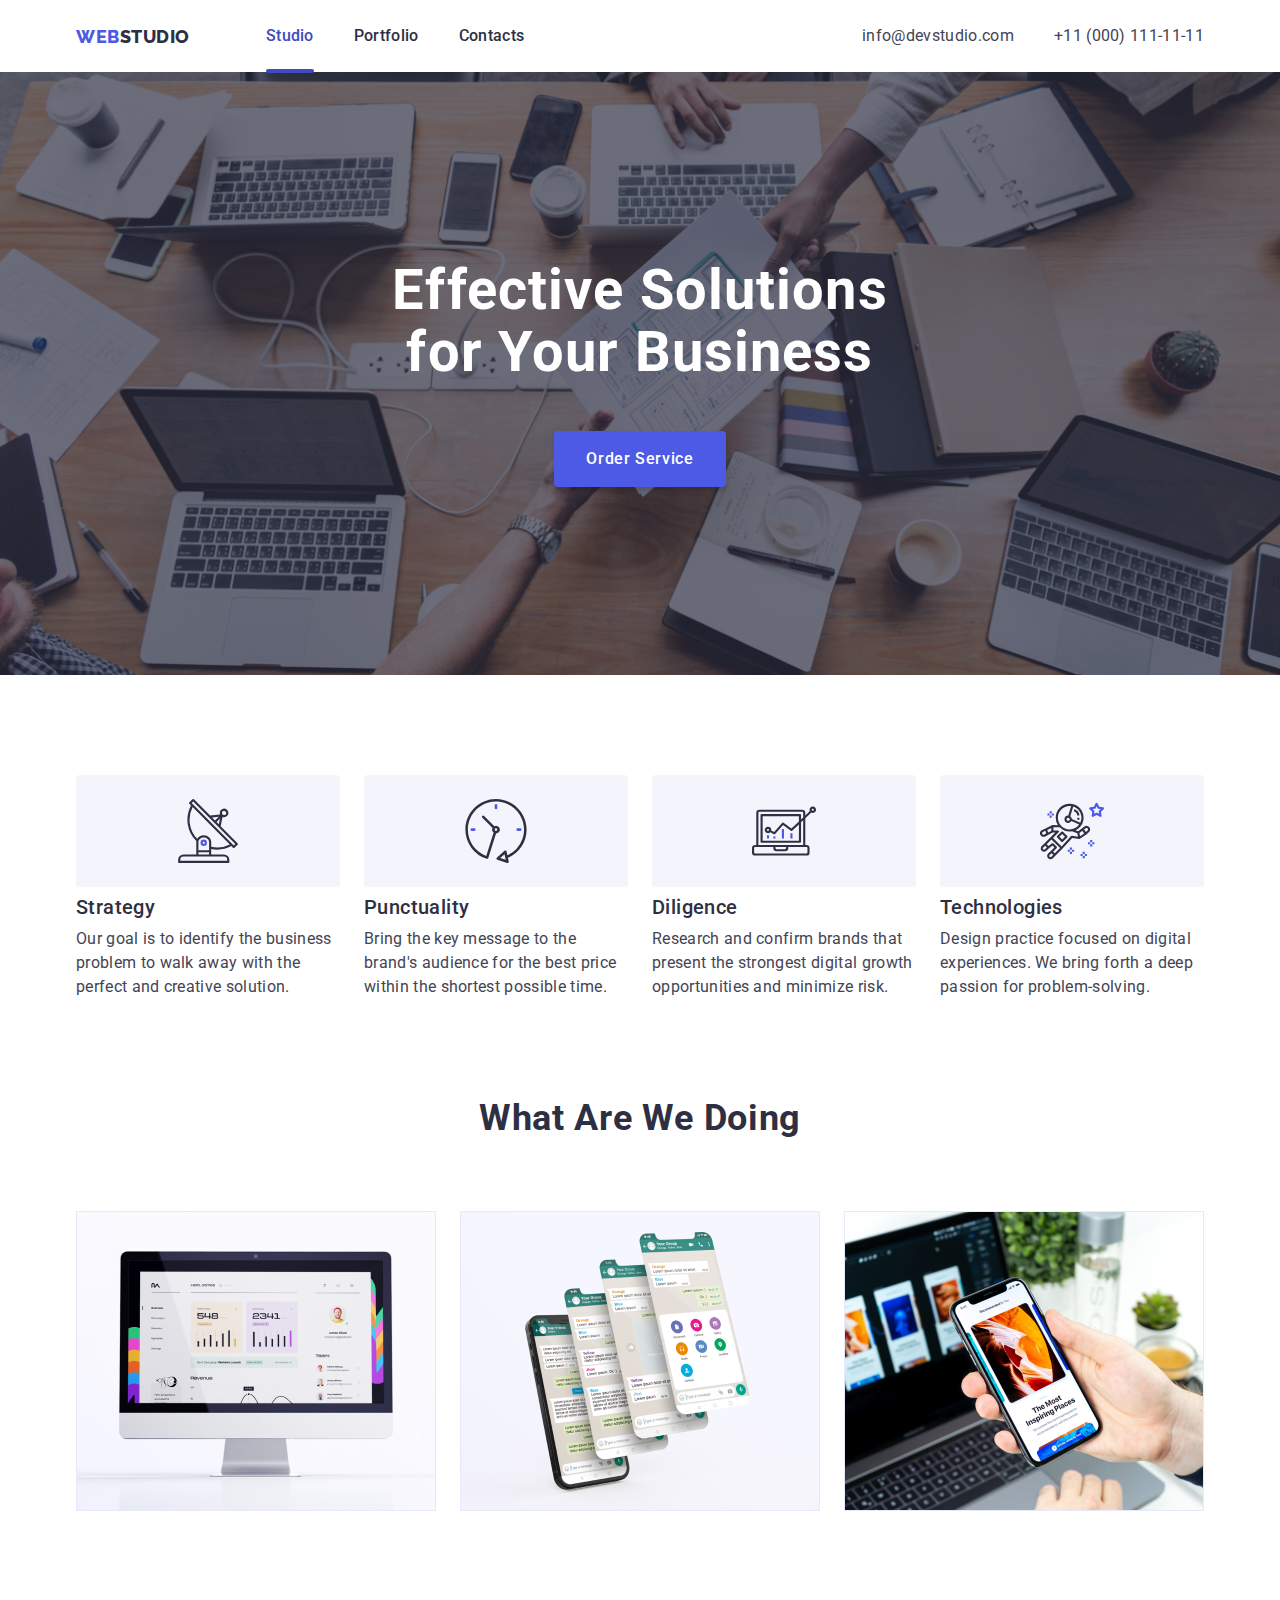
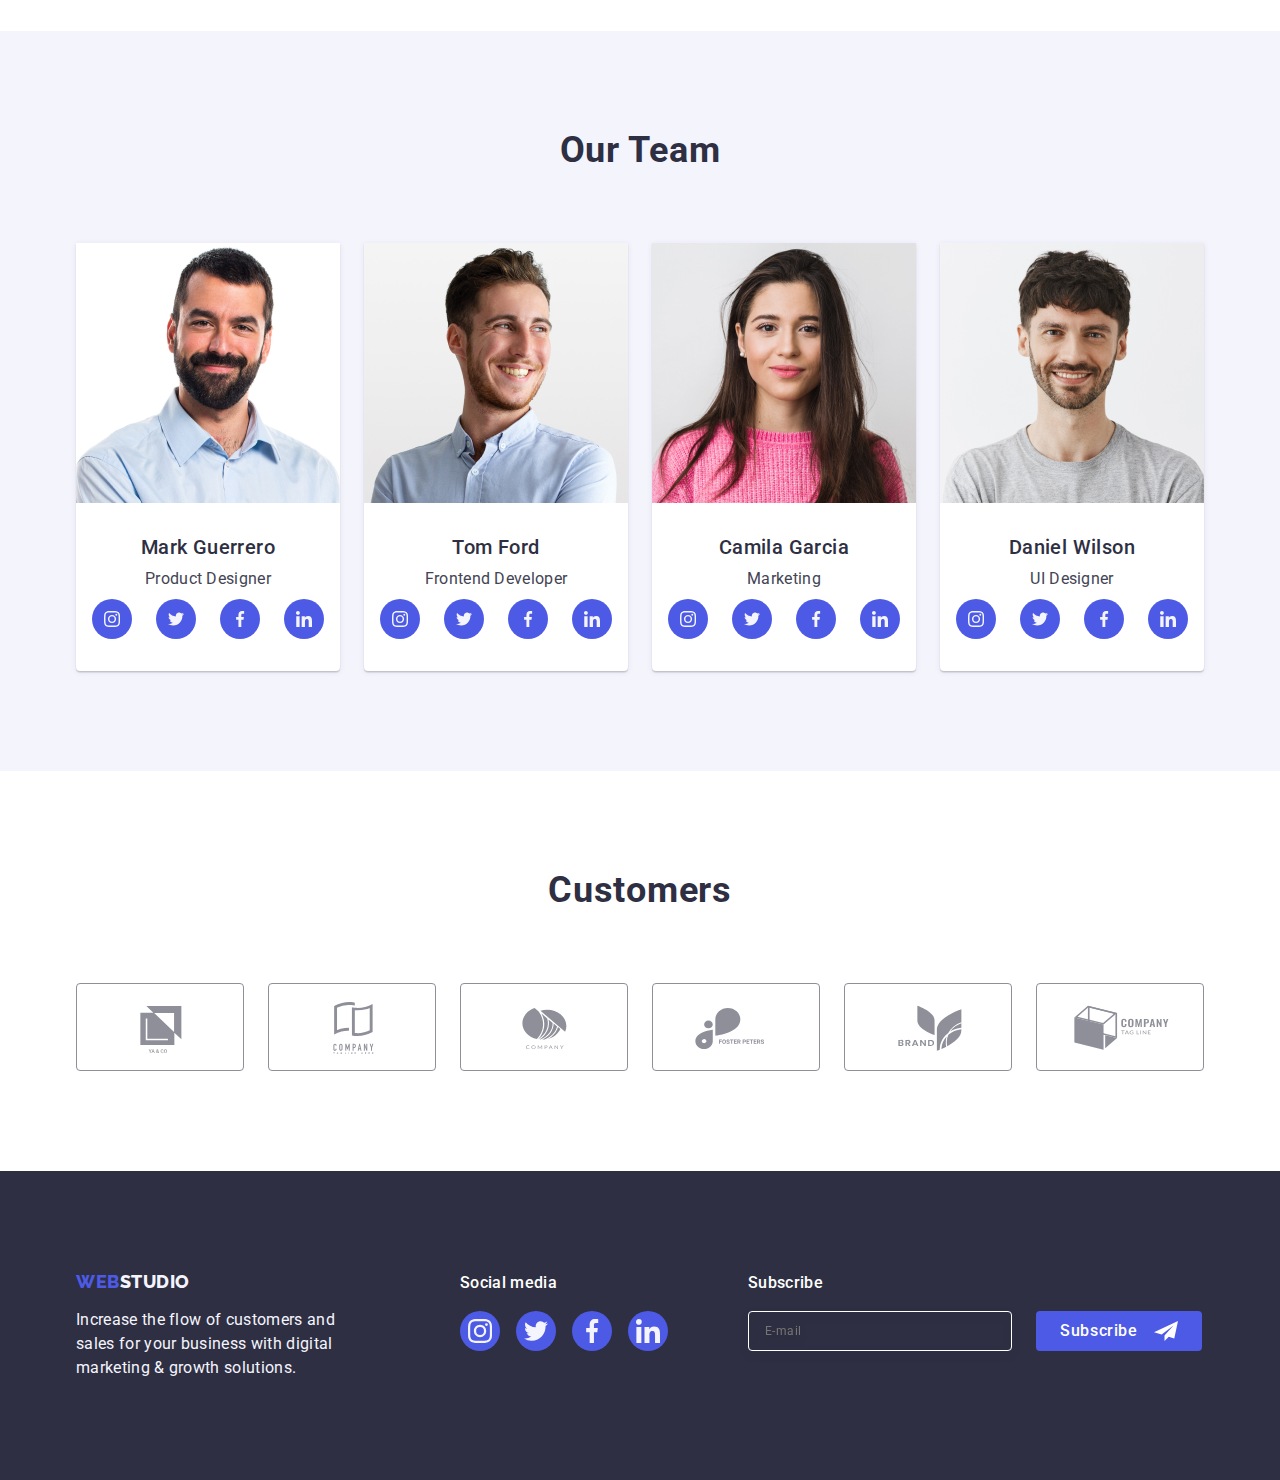
==== commit 38e60635: "update" ====
--- a/index.html
+++ b/index.html
@@ -264,6 +264,7 @@
             <li class="servise-item">
               <img
                 class="servise-img"
+                srcset="./images/img1@2x.jpg 2x"
                 src="./images/img1.jpg"
                 alt="PC version"
                 width="360"
@@ -272,7 +273,8 @@
             <li class="servise-item">
               <img
                 class="servise-img"
-                src="./images/img3.jpg"
+                srcset="./images/img2@2x.jpg 2x"
+                src="./images/img2.jpg"
                 alt="Mobile version"
                 width="360"
               />
@@ -280,7 +282,8 @@
             <li class="servise-item">
               <img
                 class="servise-img"
-                src="./images/img2.jpg"
+                srcset="./images/img3@2x.jpg 2x"
+                src="./images/img3.jpg"
                 alt="Both version"
                 width="360"
               />
